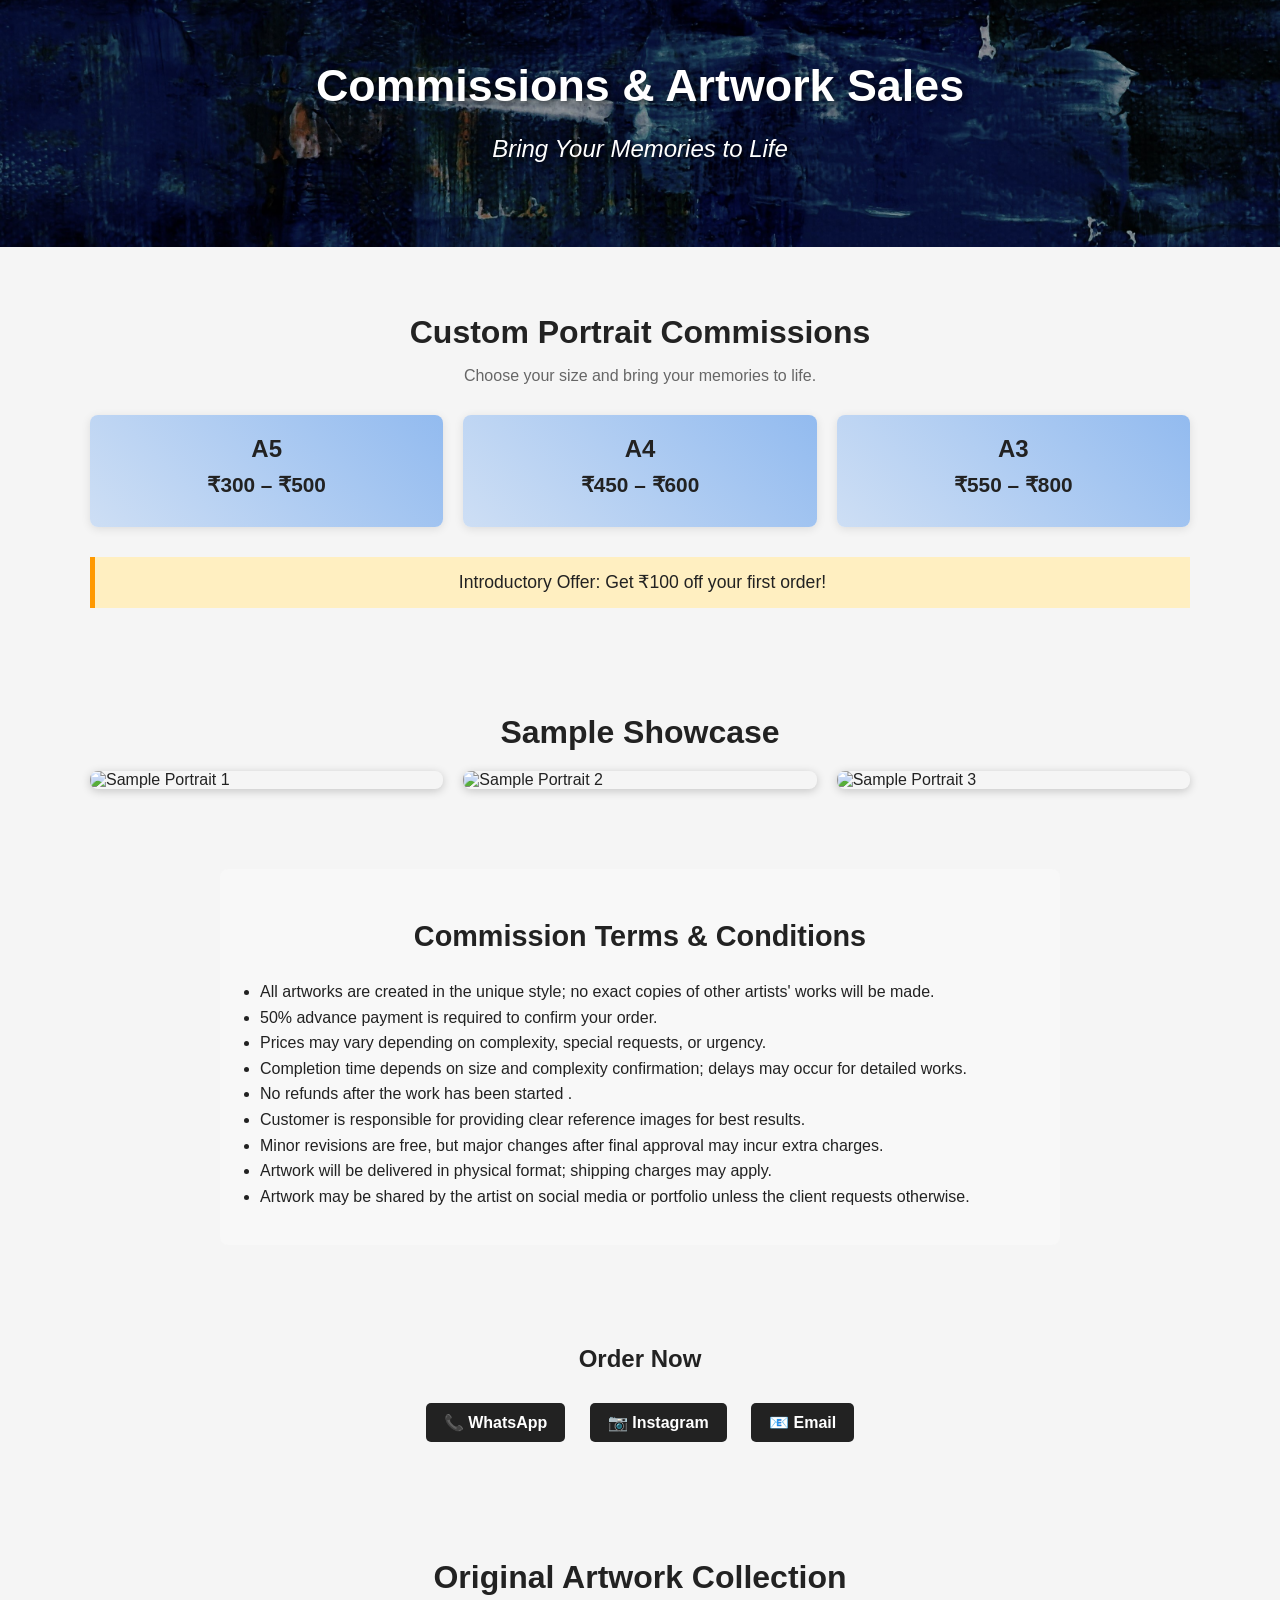
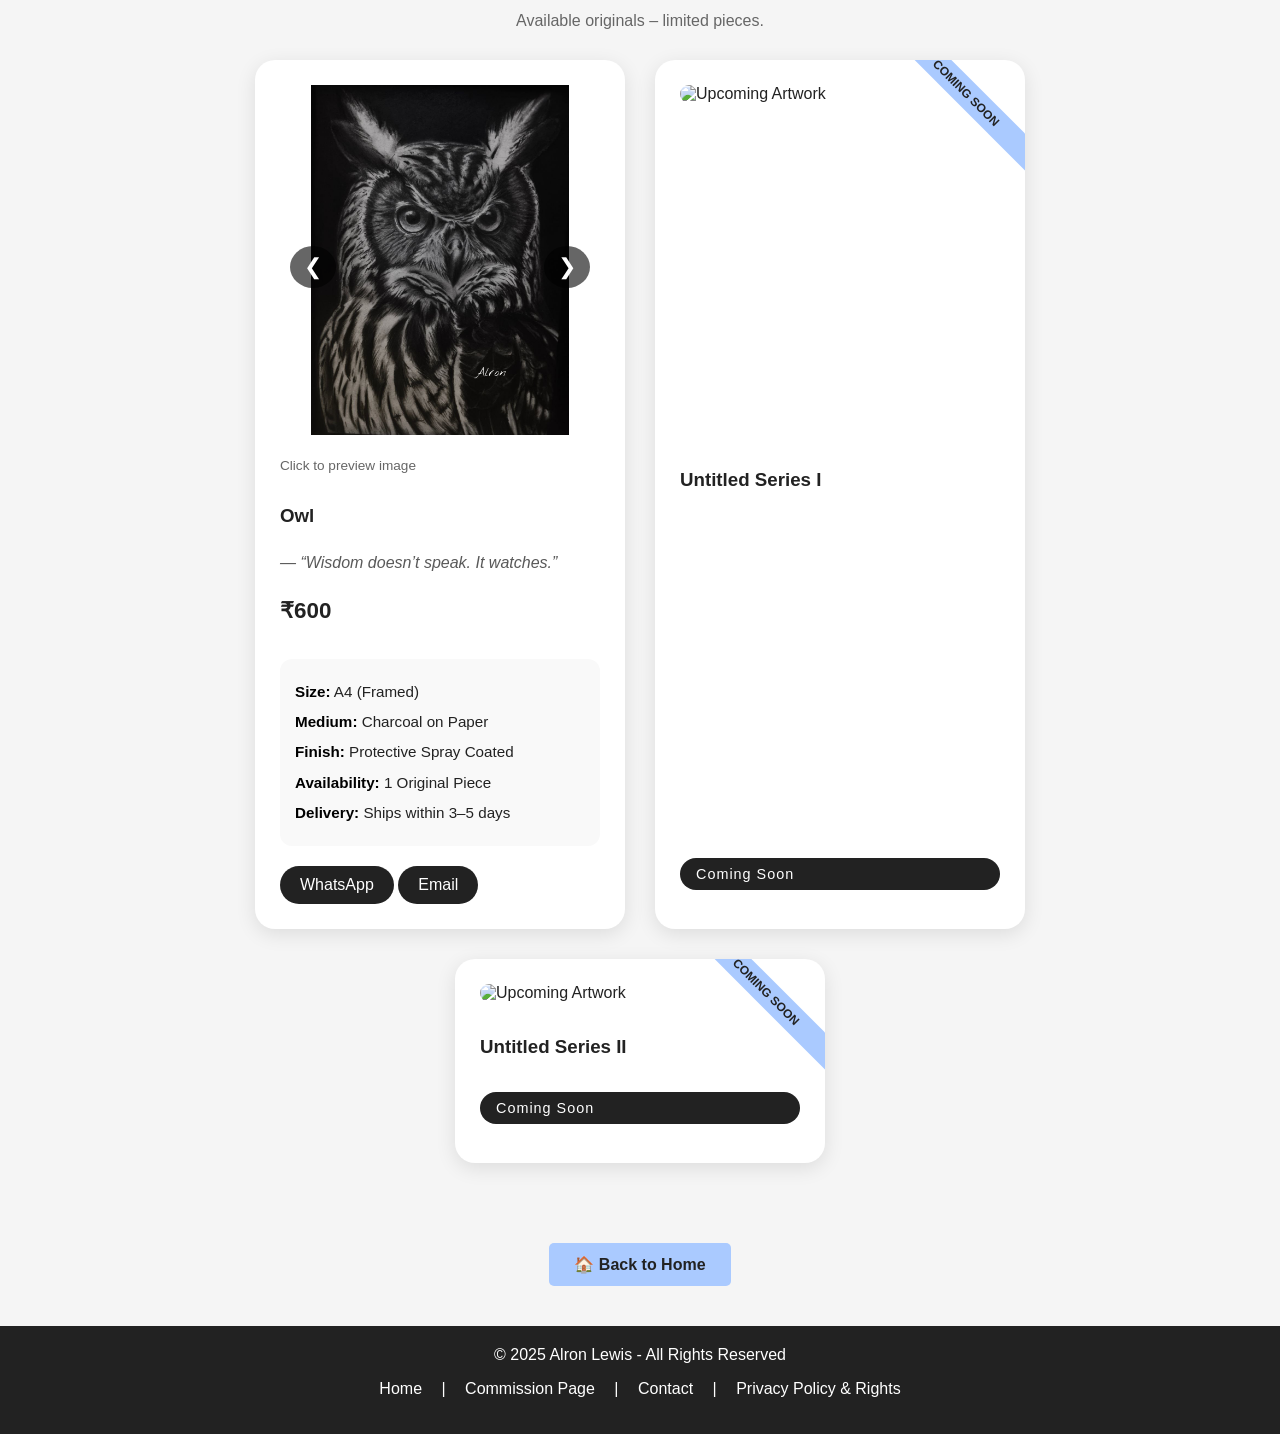
==== commission.html @ 027f2a63 "Update commission page layout and styles" ====
<!DOCTYPE html>
<html lang="en">
<head>
<meta charset="UTF-8">
<meta name="viewport" content="width=device-width, initial-scale=1.0">
<title>Commissions - Alron Lewis</title>
<style>
    body {
        margin: 0;
        font-family: Arial, sans-serif;
        background: #f5f5f5;
        color: #222;
    }
    header {
        background: url('commission cover3.jpg') center/cover no-repeat;
        padding: 60px 20px;
        text-align: center;
        
    }
    header h1 {
        font-size: 2.8rem;
        margin: 0;
        color: white;
        text-shadow: 2px 2px 6px rgba(0,0,0,0.6);
    }
    header p {
        font-size: 1.5rem;
        font-style: italic;
        color: white;
        text-shadow: 2px 2px 6px rgba(0,0,0,0.6);
    }
    section {
        padding: 40px 20px;
        max-width: 1100px;
        margin: auto;
    }
    .pricing {
        display: flex;
        flex-wrap: wrap;
        justify-content: center;
        gap: 20px;
    }
    .price-card {
        background: white;
        border-radius: 8px;
        box-shadow: 0 2px 10px rgba(0,0,0,0.1);
        padding: 20px;
        flex: 1 1 250px;
        text-align: center;
    }
    /* Price Card Animation */
    /* Floating + Color Change Animation */
.price-card {
    animation: floatCard 3s ease-in-out infinite, colorPulse 6s ease-in-out infinite;
}

.price-card {
    background: linear-gradient(45deg, #f8f8f8, #82b1ee, #e0f7fa);
    background-size: 400% 400%;
    animation: floatCard 3s ease-in-out infinite, gradientShift 8s ease infinite;
}

@keyframes gradientShift {
    0% { background-position: 0% 50%; }
    50% { background-position: 100% 50%; }
    100% { background-position: 0% 50%; }
}

.section-title {
    text-align: center;
    font-size: 2rem;
    margin-bottom: 10px;
}

.section-subtitle {
    text-align: center;
    font-size: 1rem;
    color: #666;
    margin-bottom: 30px;
}

    .price-card h3 {
        margin: 0;
        font-size: 1.5rem;
    }
    .price {
        font-size: 1.3rem;
        font-weight: bold;
        margin: 10px 0;
    }
    .offer {
        background: #ffefc1;
        border-left: 5px solid #ff9900;
        padding: 15px;
        margin-top: 30px;
        font-size: 1.1rem;
        text-align: center;
    }
    /* Showcase Gallery */
    .showcase {
        display: grid;
        grid-template-columns: repeat(auto-fit, minmax(280px, 1fr));
        gap: 20px;
        margin-top: 20px;
    }
    /* Showcase container */

    .showcase img {
        width: 100%;
        border-radius: 8px;
        box-shadow: 0 2px 10px rgba(0,0,0,0.2);
        transition: transform 0.3s ease;
    }
    .showcase img:hover {
        transform: scale(1.05);
    }
    .terms-section {
    max-width: 800px;
    margin: 40px auto;
    line-height: 1.6;
    font-size: 1rem;
    padding: 20px;
    background: #f8f8f8; /* light grey for readability */
    border-radius: 8px;
}
.terms-section h2 {
    text-align: center;
    margin-bottom: 20px;
    font-size: 1.8rem; /* bigger heading */
}
.terms-section ul {
    list-style: disc;
    padding-left: 20px;
}
/* ===============================
   AVAILABLE ARTWORK SECTION
================================= */

.sale-section {
    padding: 40px 20px;
    max-width: 1100px;
    margin: auto;
}

.sale-grid {
    display: flex;
    justify-content: center;
    gap: 30px;
    flex-wrap: wrap;
    align-items: stretch;   /* Equal height */
}

/* ===============================
   SALE CARD
================================= */

.sale-card {
    background: white;
    border-radius: 20px;
    box-shadow: 0 5px 20px rgba(0,0,0,0.1);
    padding: 25px;
    width: 320px;
    display: flex;
    flex-direction: column;
    justify-content: space-between;
    transition: transform 0.3s ease;
    position: relative; /* IMPORTANT for ribbon */
    overflow: hidden;   /* keeps ribbon clean */
}

.sale-card:hover {
    transform: translateY(-8px);
}

.sale-card img {
    width: 100%;
    border-radius: 15px;
    margin-bottom: 15px;
}

/* ===============================
   PRICE & DETAILS
================================= */

.sale-price {
    font-size: 1.4rem;
    font-weight: bold;
    margin: 10px 0 20px;
}

.product-details {
    text-align: left;
    margin: 15px 0 20px;
    font-size: 0.95rem;
    line-height: 1.6;
    padding: 15px;
    background: #f9f9f9;
    border-radius: 12px;
}

.product-details p {
    margin: 6px 0;
}

.product-details strong {
    color: #000;
}

/* ===============================
   QUOTE
================================= */

.art-quote {
    font-style: italic;
    font-size: 1rem;
    color: #222;
    opacity: 0.75;
    margin: 8px 0 15px;
}

.art-quote::before {
    content: "— ";
}

/* ===============================
   BUTTONS
================================= */

.buy-btn {
    display: inline-block;
    padding: 10px 20px;
    background: #222;
    color: white;
    text-decoration: none;
    border-radius: 25px;
    transition: 0.3s;
}

.buy-btn:hover {
    background: rgb(0, 255, 234);
    color: #222;
}

/* ===============================
   SLIDER
================================= */

.art-slider {
    position: relative;
    display: flex;
    align-items: center;
    justify-content: center;
}

.art-slider img {
    width: 100%;
    max-height: 350px;
    object-fit: contain;
    border-radius: 18px;
    transition: opacity 0.3s ease;
}

/* ===============================
   ARROWS
================================= */

.arrow {
    position: absolute;
    background: rgba(0,0,0,0.6);
    color: white;
    border: none;
    font-size: 22px;
    padding: 8px 14px;
    cursor: pointer;
    border-radius: 50%;
    transition: 0.3s;
}

.arrow:hover {
    background: #aacaff;
    color: #222;
}

.left { left: 10px; }
.right { right: 10px; }

/* ===============================
   COMING SOON CARD
================================= */

.coming-soon {
    display: flex;
    flex-direction: column;
    justify-content: space-between;
}

/* Ribbon */
.coming-soon::after {
    content: "COMING SOON";
    position: absolute;
    top: 20px;
    right: -45px;
    background: #aacaff;
    color: #222;
    padding: 6px 60px;
    transform: rotate(45deg);
    font-size: 0.75rem;
    font-weight: bold;
}

/* Optional label under image */
.coming-label {
    margin-top: 15px;
    padding: 8px 16px;
    background: #222;
    color: white;
    border-radius: 20px;
    display: inline-block;
    font-size: 0.9rem;
    letter-spacing: 1px;
}
/* Preview Text */
.preview-text {
    font-size: 0.85rem;
    color: #666;
    margin-top: 8px;
    cursor: pointer;
}

/* Lightbox */
.lightbox {
    display: none;
    position: fixed;
    z-index: 9999;
    left: 0;
    top: 0;
    width: 100%;
    height: 100%;
    background: rgba(0,0,0,0.9);
    justify-content: center;
    align-items: center;
}

.lightbox img {
    max-width: 90%;
    max-height: 85%;
    border-radius: 15px;
}

.close-lightbox {
    position: absolute;
    top: 30px;
    right: 40px;
    font-size: 35px;
    color: white;
    cursor: pointer;
}
 /* Contact Links */
    .contact {
        text-align: center;
        margin-top: 30px;
    }
    .contact a {
        display: inline-block;
        margin: 10px;
        padding: 10px 18px;
        text-decoration: none;
        background: #222;
        color: white;
        border-radius: 5px;
        font-weight: bold;
        transition: background 0.3s ease;
    }
    .contact a:hover {
        background: #aacaff;
        color: #222;
    }
    #contact {
    max-width: 600px;
    margin: 50px auto;
    padding: 20px;
    background: rgba(255, 255, 255, 0.95);
    border-radius: 10px;
    box-shadow: 0 0 15px rgba(0,0,0,0.1);
}

#contact h2 {
    text-align: center;
    margin-bottom: 20px;
    font-size: 1.8em;
}

    /* Home Button */
    .home-btn {
        display: block;
        width: fit-content;
        margin: 40px auto 20px;
        padding: 12px 25px;
        background: #aacaff;
        color: #222;
        font-weight: bold;
        border-radius: 5px;
        text-decoration: none;
        transition: background 0.3s ease;
    }
    .home-btn:hover {
        background: #222;
        color: white;
    }
   footer {
            background: #222;
            color: #ffffff;
            text-align: center;
            padding: 20px;
            margin-top: 40px;
        }
        footer a {
            color: #fff;
            margin: 0 15px;
            text-decoration: none;
            transition: 0.3s;
        }
        footer a:hover {
            color: #ffd700;
        }
        html {
    scroll-behavior: smooth;
}
</style>
</head>
<body>

<header>
    <h1>Commissions & Artwork Sales</h1>
    <p>Bring Your Memories to Life</p>
</header>

<section>
    <h2 class="section-title">Custom Portrait Commissions</h2>
<p class="section-subtitle">Choose your size and bring your memories to life.</p>
    <div class="pricing">
        <div class="price-card">
            <h3>A5</h3>
            <p class="price">₹300 – ₹500</p>
        </div>
        <div class="price-card">
            <h3>A4</h3>
            <p class="price">₹450 – ₹600</p>
        </div>
        <div class="price-card">
            <h3>A3</h3>
            <p class="price">₹550 – ₹800</p>
        </div>
    </div>

    <div class="offer">
        Introductory Offer: Get ₹100 off your first order!
    </div>
</section>

<section>
    <h2  class="section-title">Sample Showcase</h2>
    <div class="showcase">
        <img src="cat.jpg" alt="Sample Portrait 1">
        <img src="Sharukh Khan.jpg" alt="Sample Portrait 2">
        <img src="C57OENPiBcZ.jpg" alt="Sample Portrait 3">
    </div>
</section>
<section class="terms-section">
   <h2 class="section-title">Commission Terms & Conditions</h2>
    <ul>
        <li>All artworks are created in the unique style; no exact copies of other artists' works will be made.</li>
        <li>50% advance payment is required to confirm your order.</li>
        <li>Prices may vary depending on complexity, special requests, or urgency.</li>
        <li>Completion time depends on size and complexity confirmation; delays may occur for detailed works.</li>
        <li>No refunds after the work has been started .</li>
        <li>Customer is responsible for providing clear reference images for best results.</li>
        <li>Minor revisions are free, but major changes after final approval may incur extra charges.</li>
        <li>Artwork will be delivered in physical format; shipping charges may apply.</li>
        <li>Artwork may be shared by the artist on social media or portfolio unless the client requests otherwise.</li>
    </ul>
</section>
<section class="contact">
    <h2>Order Now</h2>
    <a href="https://wa.me/917208236977">📞 WhatsApp</a>
    <a href="https://instagram.com/artist_alron.lewis">📷 Instagram</a>
    <a href="contact.html">📧 Email</a>
</section>
<section class="sale-section" id="sale">
    <h2 class="section-title">Original Artwork Collection</h2>
<p class="section-subtitle">Available originals – limited pieces.</p>

    <div class="sale-grid">

        <!-- AVAILABLE ARTWORK -->
        <div class="sale-card">

            <div class="art-slider">
                <button class="arrow left" onclick="prevSlide(event)">❮</button>

                <img id="artImage" src="owl 3.jpg" alt="Owl Artwork">
                
                <button class="arrow right" onclick="nextSlide(event)">❯</button>
                
            </div>
               <p class="preview-text">Click to preview image</p>
            <h3>Owl</h3>
            <p class="art-quote">“Wisdom doesn’t speak. It watches.”</p>
            <p class="sale-price">₹600</p>

            <div class="product-details">
                <p><strong>Size:</strong> A4 (Framed)</p>
                <p><strong>Medium:</strong> Charcoal on Paper</p>
                <p><strong>Finish:</strong> Protective Spray Coated</p>
                <p><strong>Availability:</strong> 1 Original Piece</p>
                <p><strong>Delivery:</strong> Ships within 3–5 days</p>
            </div>

            <div class="button-group">
                <a href="https://wa.me/917208236977?text=Hi%20I%20want%20to%20buy%20the%20Owl%20artwork"
                   class="buy-btn whatsapp">WhatsApp</a>

                <a href="mailto:alronlewis01@gmail.com?subject=Artwork Purchase - Owl&body=Hi Alron,%0D%0A%0D%0AI would like to purchase the Owl artwork.%0D%0AShipping Address:%0D%0AContact Number:%0D%0AThank you."
                   class="buy-btn email">Email</a>
            </div>

        </div>


        <!-- COMING SOON 1 -->
        <div class="sale-card coming-soon">
            <img src="upcoming1.jpg" alt="Upcoming Artwork">
            <h3>Untitled Series I</h3>
            <!--<p class="art-quote">“Silence holds the loudest truths.”</p>-->
            <p class="coming-label">Coming Soon</p>
        </div>


        <!-- COMING SOON 2 -->
        <div class="sale-card coming-soon">
            <img src="upcoming2.jpg" alt="Upcoming Artwork">
            <h3>Untitled Series II</h3>
            <!--<p class="art-quote">“Eyes that remember.”</p>-->
            <p class="coming-label">Coming Soon</p>
        </div>

    </div>
</section>

<a href="index.html" class="home-btn">🏠 Back to Home</a>

<footer>
    © 2025 Alron Lewis - All Rights Reserved
    <p>
        <a href="index.html">Home</a> | 
        <a href="commission.html">Commission Page</a> | 
        <a href="contact.html">Contact</a> | 
        <a href="terms.html">Privacy Policy & Rights</a>
     </p>
</footer>
<div class="lightbox" id="lightbox">
    <span class="close-lightbox">&times;</span>
    <img id="lightbox-img" src="">
</div>
<script>
/* ======================
   IMAGE SLIDER
====================== */

const imageList = [
    "Owl.jpg",
    "Owl 2.jpg",
    "Owl 3.jpg"
];

let currentIndex = 0;
const artImage = document.getElementById("artImage");

function showImage(index) {
    artImage.style.opacity = 0;
    setTimeout(() => {
        artImage.src = imageList[index];
        artImage.style.opacity = 1;
    }, 200);
}

function nextSlide(event) {
    event.stopPropagation();
    currentIndex = (currentIndex + 1) % imageList.length;
    showImage(currentIndex);
}

function prevSlide(event) {
    event.stopPropagation();
    currentIndex = (currentIndex - 1 + imageList.length) % imageList.length;
    showImage(currentIndex);
}


/* ======================
   LIGHTBOX PREVIEW
====================== */

const lightbox = document.getElementById('lightbox');
const lightboxImg = document.getElementById('lightbox-img');
const closeBtn = document.querySelector('.close-lightbox');

artImage.addEventListener('click', () => {
    lightbox.style.display = 'flex';
    lightboxImg.src = artImage.src;
});

closeBtn.addEventListener('click', () => {
    lightbox.style.display = 'none';
});

lightbox.addEventListener('click', (e) => {
    if (e.target !== lightboxImg) {
        lightbox.style.display = 'none';
    }
});
</script>
</body>
</html>
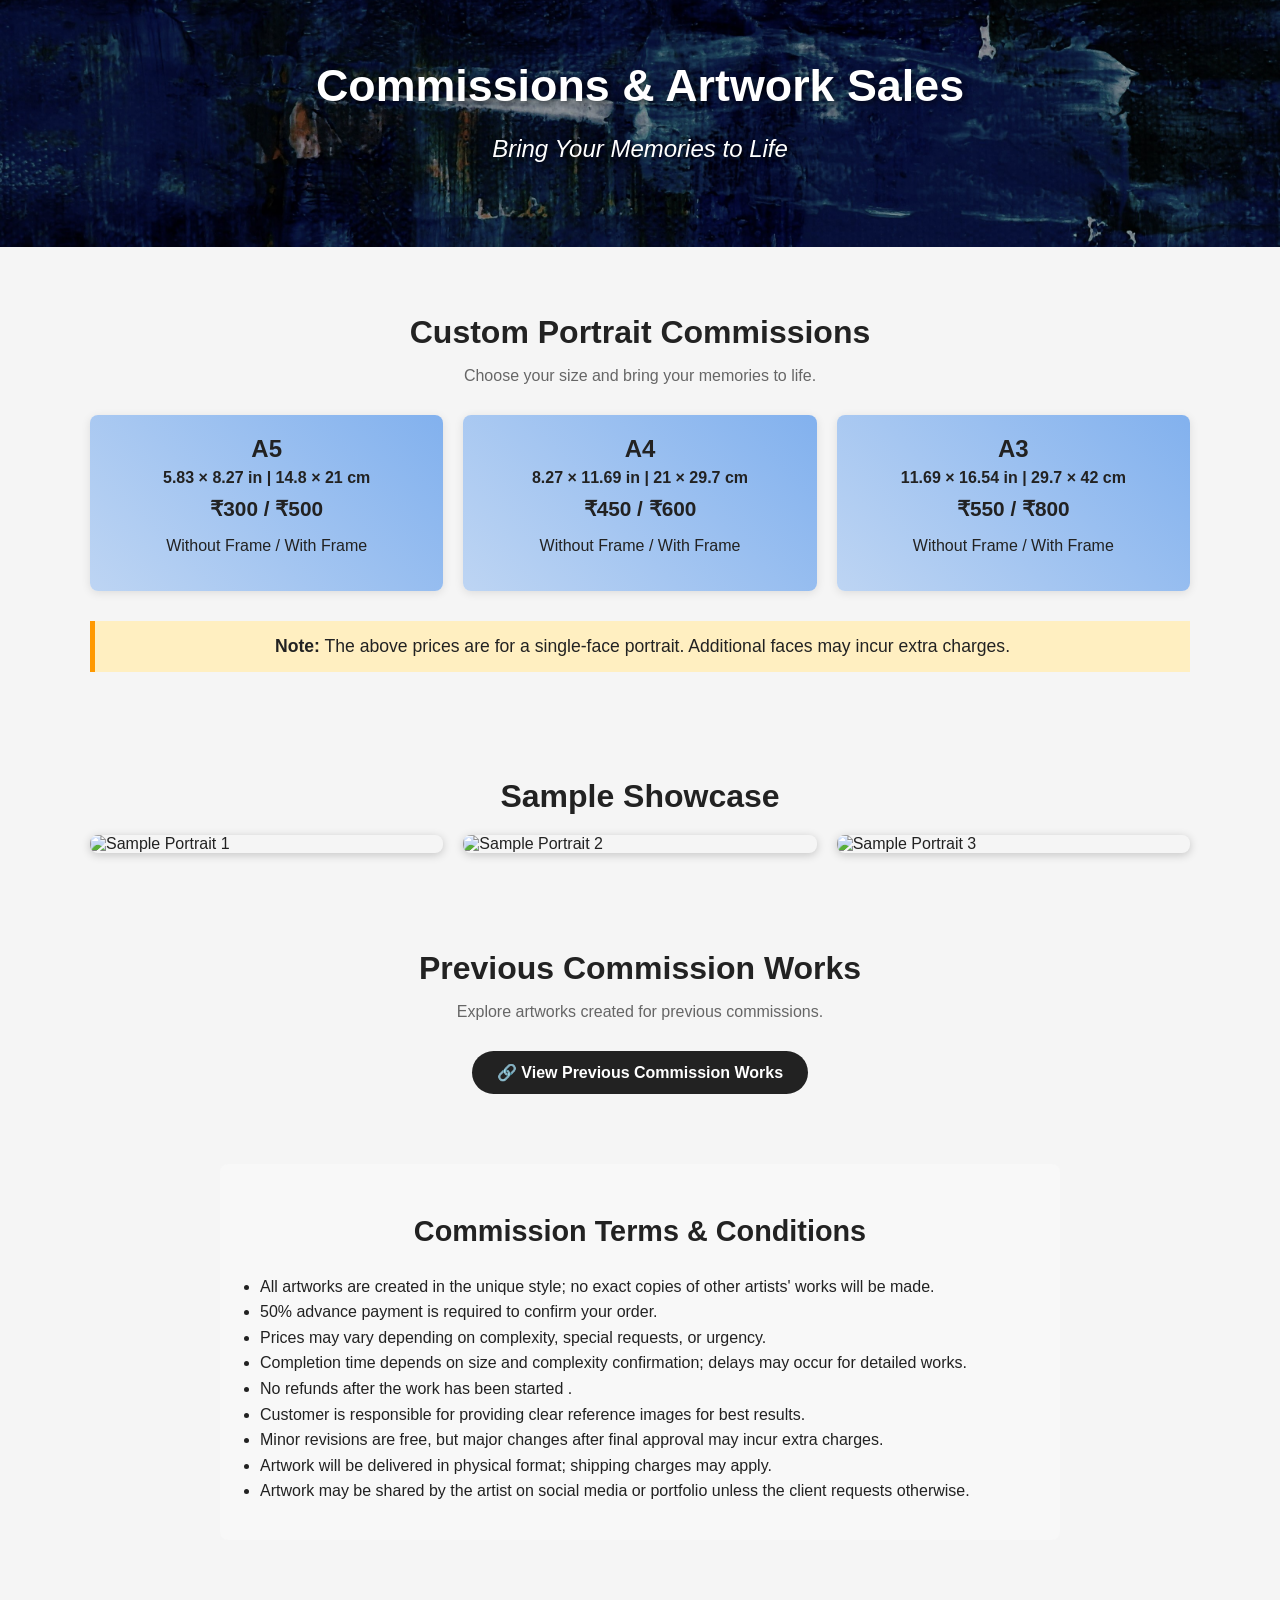
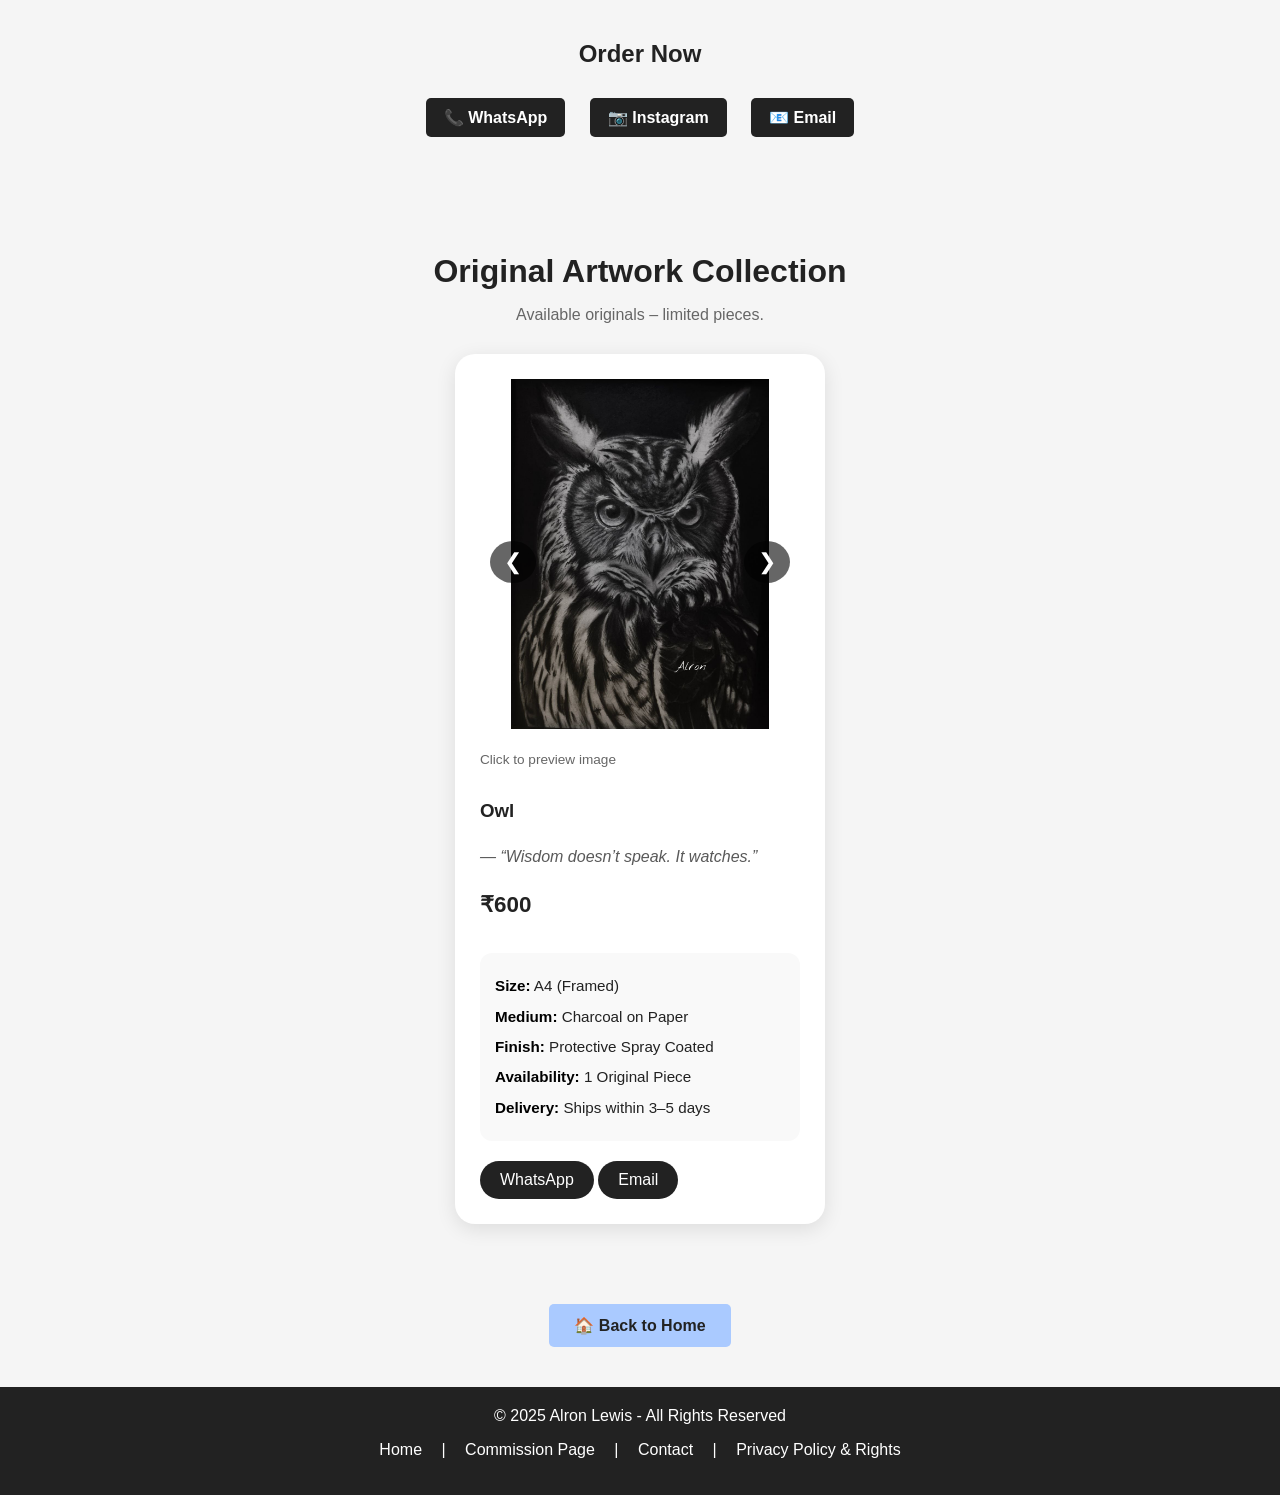
==== commit 182351cf: "Revamp commission.html with new design and pricing Updated commission page with new layout and prici" ====
--- a/commission.html
+++ b/commission.html
@@ -48,6 +48,19 @@
         flex: 1 1 250px;
         text-align: center;
     }
+    .size {
+    font-size: 1rem;
+    font-weight: 600;
+    color: #222;
+    margin: 6px 0;
+}
+
+.price {
+    font-size: 1.2rem;
+    font-weight: bold;
+    margin: 14px 0 8px;
+}
+
     /* Price Card Animation */
     /* Floating + Color Change Animation */
 .price-card {
@@ -88,7 +101,7 @@
         font-weight: bold;
         margin: 10px 0;
     }
-    .offer {
+     .offer {
         background: #ffefc1;
         border-left: 5px solid #ff9900;
         padding: 15px;
@@ -114,6 +127,26 @@
     .showcase img:hover {
         transform: scale(1.05);
     }
+    .previous-works {
+    text-align: center;
+    padding: 30px 20px;
+}
+
+.drive-btn {
+    display: inline-block;
+    padding: 12px 25px;
+    background: #222;
+    color: white;
+    text-decoration: none;
+    border-radius: 25px;
+    font-weight: bold;
+    transition: 0.3s ease;
+}
+
+.drive-btn:hover {
+    background: #aacaff;
+    color: #222;
+}
     .terms-section {
     max-width: 800px;
     margin: 40px auto;
@@ -438,23 +471,34 @@
 <section>
     <h2 class="section-title">Custom Portrait Commissions</h2>
 <p class="section-subtitle">Choose your size and bring your memories to life.</p>
-    <div class="pricing">
-        <div class="price-card">
-            <h3>A5</h3>
-            <p class="price">₹300 – ₹500</p>
-        </div>
-        <div class="price-card">
-            <h3>A4</h3>
-            <p class="price">₹450 – ₹600</p>
-        </div>
-        <div class="price-card">
-            <h3>A3</h3>
-            <p class="price">₹550 – ₹800</p>
-        </div>
+   <div class="pricing">
+
+    <div class="price-card">
+        <h3>A5</h3>
+        <p class="size">5.83 × 8.27 in | 14.8 × 21 cm</p>
+        <p class="price">₹300 / ₹500</p>
+        <p class="frame-label">Without Frame / With Frame</p>
     </div>
 
+    <div class="price-card">
+        <h3>A4</h3>
+        <p class="size">8.27 × 11.69 in | 21 × 29.7 cm</p>
+        <p class="price">₹450 / ₹600</p>
+        <p class="frame-label">Without Frame / With Frame</p>
+    </div>
+
+    <div class="price-card">
+        <h3>A3</h3>
+        <p class="size">11.69 × 16.54 in | 29.7 × 42 cm</p>
+        <p class="price">₹550 / ₹800</p>
+        <p class="frame-label">Without Frame / With Frame</p>
+    </div>
+
+</div>
+</div>
+
     <div class="offer">
-        Introductory Offer: Get ₹100 off your first order!
+    <strong>Note:</strong> The above prices are for a single-face portrait. Additional faces may incur extra charges.
     </div>
 </section>
 
@@ -465,6 +509,18 @@
         <img src="Sharukh Khan.jpg" alt="Sample Portrait 2">
         <img src="C57OENPiBcZ.jpg" alt="Sample Portrait 3">
     </div>
+</section>
+<section class="previous-works">
+    <h2 class="section-title">Previous Commission Works</h2>
+    <p class="section-subtitle">
+        Explore artworks created for previous commissions.
+    </p>
+
+    <a href="https://drive.google.com/drive/folders/1ja8bpjhmxZYd0E2uWKOsKzi7j4VE2Olj?usp=sharing"
+       target="_blank"
+       class="drive-btn">
+        🔗 View Previous Commission Works
+    </a>
 </section>
 <section class="terms-section">
    <h2 class="section-title">Commission Terms & Conditions</h2>
@@ -526,23 +582,21 @@
 
         </div>
 
-
-        <!-- COMING SOON 1 -->
+        <!-- COMING SOON 1       
         <div class="sale-card coming-soon">
             <img src="upcoming1.jpg" alt="Upcoming Artwork">
             <h3>Untitled Series I</h3>
-            <!--<p class="art-quote">“Silence holds the loudest truths.”</p>-->
-            <p class="coming-label">Coming Soon</p>
-        </div>
-
+            <p class="art-quote">“Silence holds the loudest truths.”</p>-->
+      <!--  <p class="coming-label">Coming Soon</p>
+        </div> -->
 
         <!-- COMING SOON 2 -->
-        <div class="sale-card coming-soon">
+ <!-- <div class="sale-card coming-soon">
             <img src="upcoming2.jpg" alt="Upcoming Artwork">
             <h3>Untitled Series II</h3>
-            <!--<p class="art-quote">“Eyes that remember.”</p>-->
-            <p class="coming-label">Coming Soon</p>
-        </div>
+            <!- class="art-quote">“Eyes that remember.”</p>-->
+        <!-- <p class="coming-label">Coming Soon</p>
+        </div>  -->
 
     </div>
 </section>
@@ -570,7 +624,7 @@
 const imageList = [
     "Owl.jpg",
     "Owl 2.jpg",
-    "Owl 3.jpg"
+    "owl 3.jpg"
 ];
 
 let currentIndex = 0;
@@ -622,3 +676,4 @@
 </script>
 </body>
 </html>
+
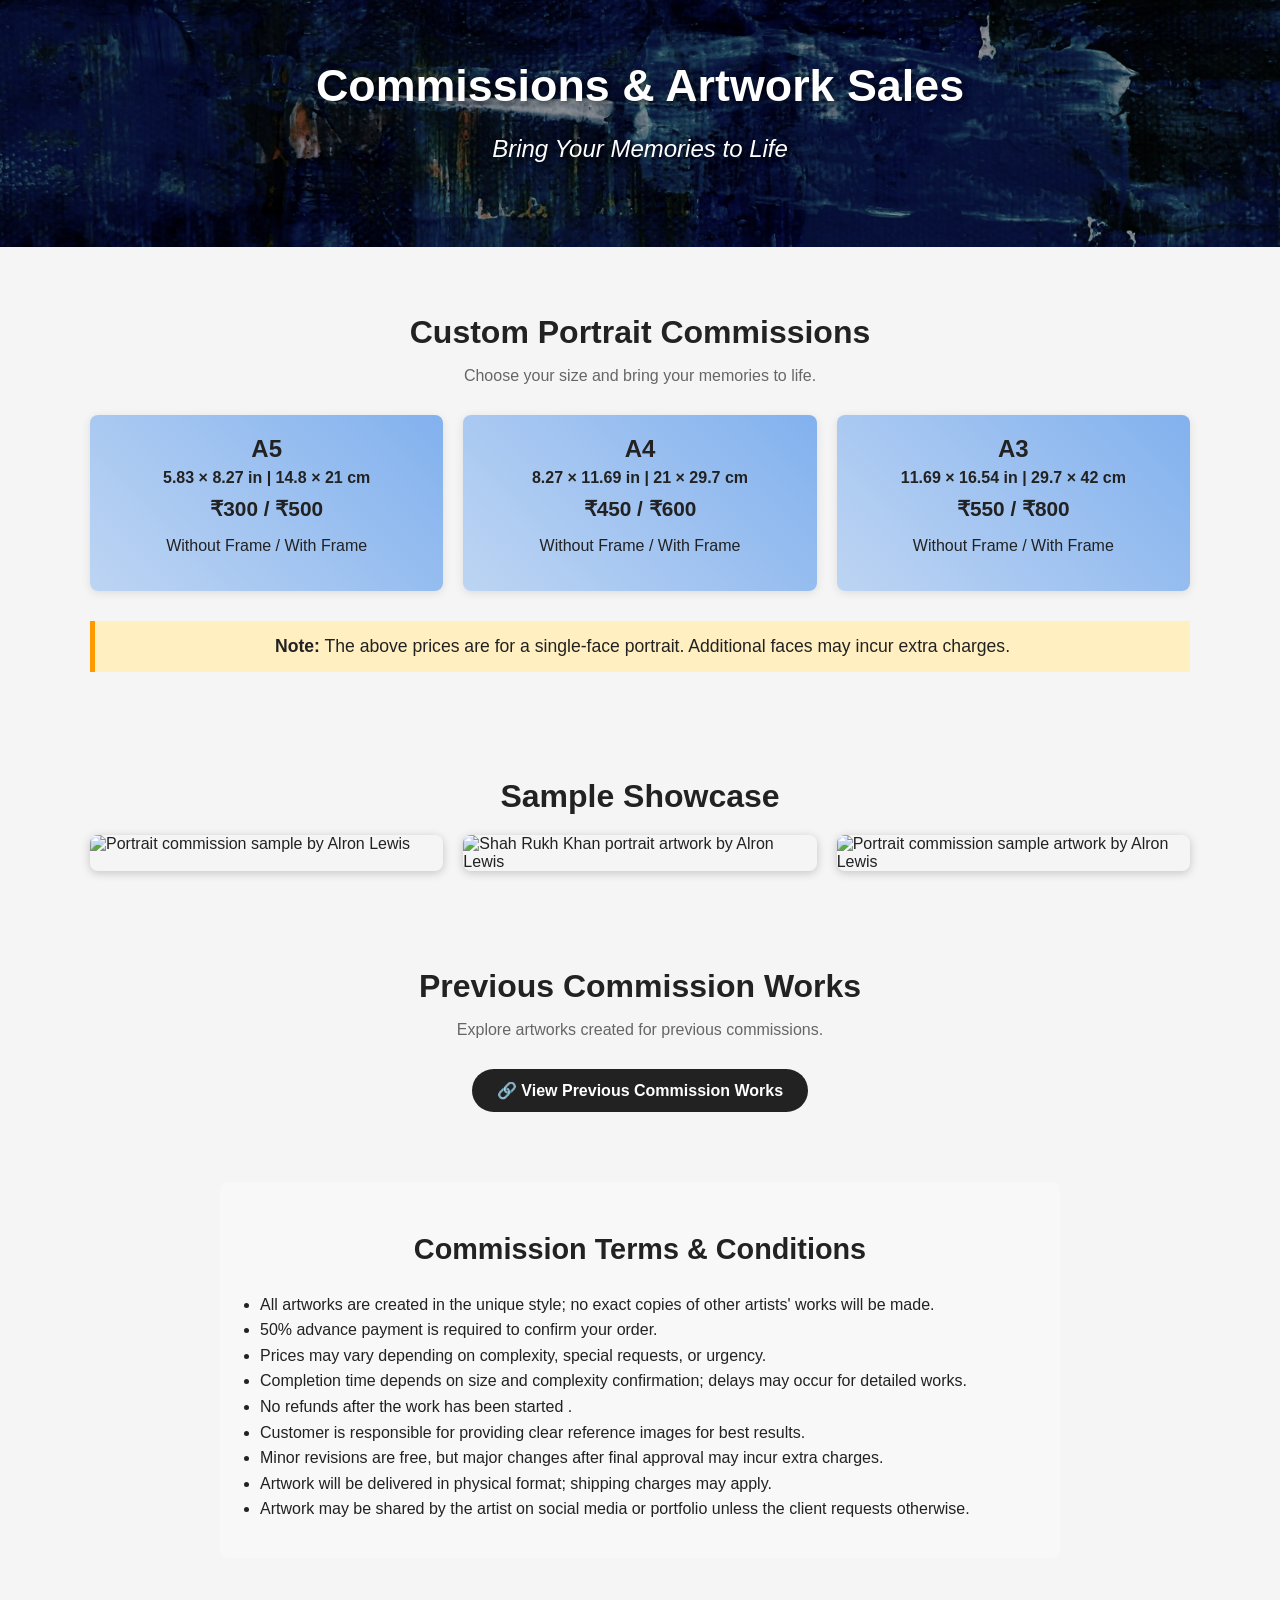
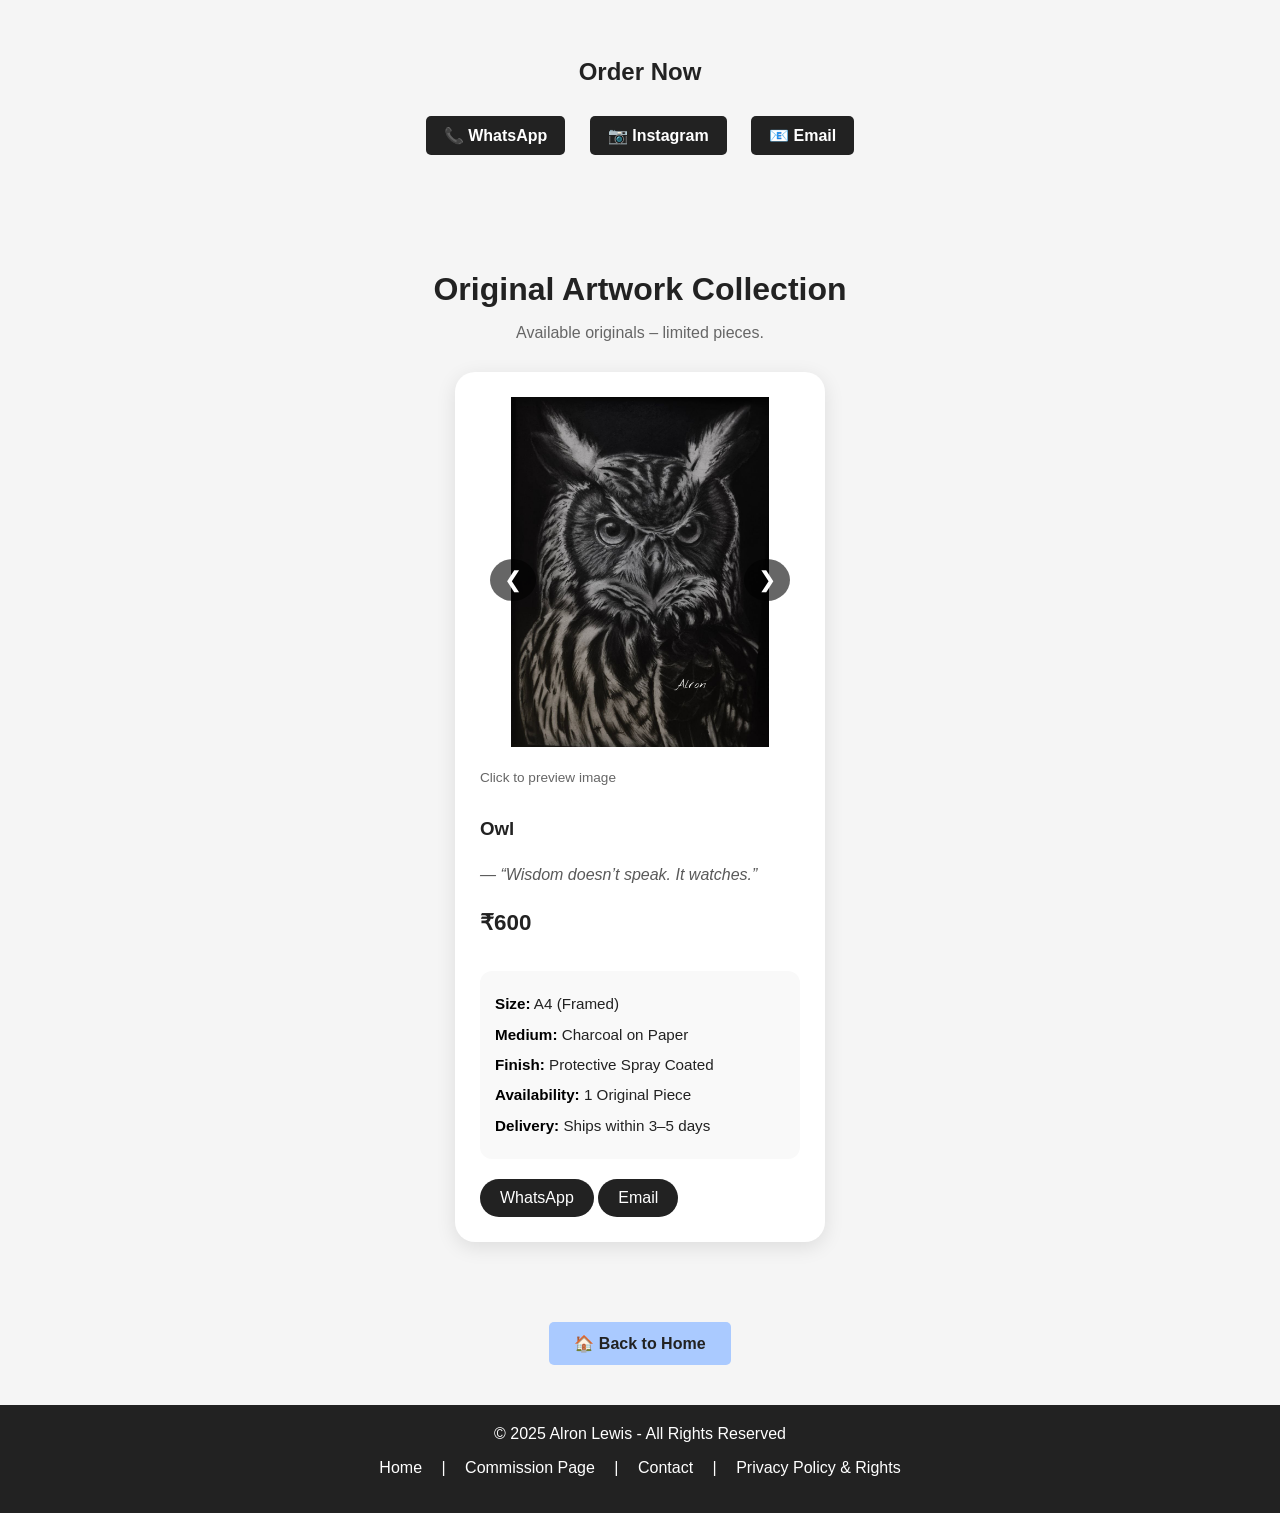
==== commit 46618450: "Add files via upload" ====
--- a/commission.html
+++ b/commission.html
@@ -1,679 +1,686 @@
-<!DOCTYPE html>
-<html lang="en">
-<head>
-<meta charset="UTF-8">
-<meta name="viewport" content="width=device-width, initial-scale=1.0">
-<title>Commissions - Alron Lewis</title>
-<style>
-    body {
-        margin: 0;
-        font-family: Arial, sans-serif;
-        background: #f5f5f5;
-        color: #222;
-    }
-    header {
-        background: url('commission cover3.jpg') center/cover no-repeat;
-        padding: 60px 20px;
-        text-align: center;
-        
-    }
-    header h1 {
-        font-size: 2.8rem;
-        margin: 0;
-        color: white;
-        text-shadow: 2px 2px 6px rgba(0,0,0,0.6);
-    }
-    header p {
-        font-size: 1.5rem;
-        font-style: italic;
-        color: white;
-        text-shadow: 2px 2px 6px rgba(0,0,0,0.6);
-    }
-    section {
-        padding: 40px 20px;
-        max-width: 1100px;
-        margin: auto;
-    }
-    .pricing {
-        display: flex;
-        flex-wrap: wrap;
-        justify-content: center;
-        gap: 20px;
-    }
-    .price-card {
-        background: white;
-        border-radius: 8px;
-        box-shadow: 0 2px 10px rgba(0,0,0,0.1);
-        padding: 20px;
-        flex: 1 1 250px;
-        text-align: center;
-    }
-    .size {
-    font-size: 1rem;
-    font-weight: 600;
-    color: #222;
-    margin: 6px 0;
-}
-
-.price {
-    font-size: 1.2rem;
-    font-weight: bold;
-    margin: 14px 0 8px;
-}
-
-    /* Price Card Animation */
-    /* Floating + Color Change Animation */
-.price-card {
-    animation: floatCard 3s ease-in-out infinite, colorPulse 6s ease-in-out infinite;
-}
-
-.price-card {
-    background: linear-gradient(45deg, #f8f8f8, #82b1ee, #e0f7fa);
-    background-size: 400% 400%;
-    animation: floatCard 3s ease-in-out infinite, gradientShift 8s ease infinite;
-}
-
-@keyframes gradientShift {
-    0% { background-position: 0% 50%; }
-    50% { background-position: 100% 50%; }
-    100% { background-position: 0% 50%; }
-}
-
-.section-title {
-    text-align: center;
-    font-size: 2rem;
-    margin-bottom: 10px;
-}
-
-.section-subtitle {
-    text-align: center;
-    font-size: 1rem;
-    color: #666;
-    margin-bottom: 30px;
-}
-
-    .price-card h3 {
-        margin: 0;
-        font-size: 1.5rem;
-    }
-    .price {
-        font-size: 1.3rem;
-        font-weight: bold;
-        margin: 10px 0;
-    }
-     .offer {
-        background: #ffefc1;
-        border-left: 5px solid #ff9900;
-        padding: 15px;
-        margin-top: 30px;
-        font-size: 1.1rem;
-        text-align: center;
-    }
-    /* Showcase Gallery */
-    .showcase {
-        display: grid;
-        grid-template-columns: repeat(auto-fit, minmax(280px, 1fr));
-        gap: 20px;
-        margin-top: 20px;
-    }
-    /* Showcase container */
-
-    .showcase img {
-        width: 100%;
-        border-radius: 8px;
-        box-shadow: 0 2px 10px rgba(0,0,0,0.2);
-        transition: transform 0.3s ease;
-    }
-    .showcase img:hover {
-        transform: scale(1.05);
-    }
-    .previous-works {
-    text-align: center;
-    padding: 30px 20px;
-}
-
-.drive-btn {
-    display: inline-block;
-    padding: 12px 25px;
-    background: #222;
-    color: white;
-    text-decoration: none;
-    border-radius: 25px;
-    font-weight: bold;
-    transition: 0.3s ease;
-}
-
-.drive-btn:hover {
-    background: #aacaff;
-    color: #222;
-}
-    .terms-section {
-    max-width: 800px;
-    margin: 40px auto;
-    line-height: 1.6;
-    font-size: 1rem;
-    padding: 20px;
-    background: #f8f8f8; /* light grey for readability */
-    border-radius: 8px;
-}
-.terms-section h2 {
-    text-align: center;
-    margin-bottom: 20px;
-    font-size: 1.8rem; /* bigger heading */
-}
-.terms-section ul {
-    list-style: disc;
-    padding-left: 20px;
-}
-/* ===============================
-   AVAILABLE ARTWORK SECTION
-================================= */
-
-.sale-section {
-    padding: 40px 20px;
-    max-width: 1100px;
-    margin: auto;
-}
-
-.sale-grid {
-    display: flex;
-    justify-content: center;
-    gap: 30px;
-    flex-wrap: wrap;
-    align-items: stretch;   /* Equal height */
-}
-
-/* ===============================
-   SALE CARD
-================================= */
-
-.sale-card {
-    background: white;
-    border-radius: 20px;
-    box-shadow: 0 5px 20px rgba(0,0,0,0.1);
-    padding: 25px;
-    width: 320px;
-    display: flex;
-    flex-direction: column;
-    justify-content: space-between;
-    transition: transform 0.3s ease;
-    position: relative; /* IMPORTANT for ribbon */
-    overflow: hidden;   /* keeps ribbon clean */
-}
-
-.sale-card:hover {
-    transform: translateY(-8px);
-}
-
-.sale-card img {
-    width: 100%;
-    border-radius: 15px;
-    margin-bottom: 15px;
-}
-
-/* ===============================
-   PRICE & DETAILS
-================================= */
-
-.sale-price {
-    font-size: 1.4rem;
-    font-weight: bold;
-    margin: 10px 0 20px;
-}
-
-.product-details {
-    text-align: left;
-    margin: 15px 0 20px;
-    font-size: 0.95rem;
-    line-height: 1.6;
-    padding: 15px;
-    background: #f9f9f9;
-    border-radius: 12px;
-}
-
-.product-details p {
-    margin: 6px 0;
-}
-
-.product-details strong {
-    color: #000;
-}
-
-/* ===============================
-   QUOTE
-================================= */
-
-.art-quote {
-    font-style: italic;
-    font-size: 1rem;
-    color: #222;
-    opacity: 0.75;
-    margin: 8px 0 15px;
-}
-
-.art-quote::before {
-    content: "— ";
-}
-
-/* ===============================
-   BUTTONS
-================================= */
-
-.buy-btn {
-    display: inline-block;
-    padding: 10px 20px;
-    background: #222;
-    color: white;
-    text-decoration: none;
-    border-radius: 25px;
-    transition: 0.3s;
-}
-
-.buy-btn:hover {
-    background: rgb(0, 255, 234);
-    color: #222;
-}
-
-/* ===============================
-   SLIDER
-================================= */
-
-.art-slider {
-    position: relative;
-    display: flex;
-    align-items: center;
-    justify-content: center;
-}
-
-.art-slider img {
-    width: 100%;
-    max-height: 350px;
-    object-fit: contain;
-    border-radius: 18px;
-    transition: opacity 0.3s ease;
-}
-
-/* ===============================
-   ARROWS
-================================= */
-
-.arrow {
-    position: absolute;
-    background: rgba(0,0,0,0.6);
-    color: white;
-    border: none;
-    font-size: 22px;
-    padding: 8px 14px;
-    cursor: pointer;
-    border-radius: 50%;
-    transition: 0.3s;
-}
-
-.arrow:hover {
-    background: #aacaff;
-    color: #222;
-}
-
-.left { left: 10px; }
-.right { right: 10px; }
-
-/* ===============================
-   COMING SOON CARD
-================================= */
-
-.coming-soon {
-    display: flex;
-    flex-direction: column;
-    justify-content: space-between;
-}
-
-/* Ribbon */
-.coming-soon::after {
-    content: "COMING SOON";
-    position: absolute;
-    top: 20px;
-    right: -45px;
-    background: #aacaff;
-    color: #222;
-    padding: 6px 60px;
-    transform: rotate(45deg);
-    font-size: 0.75rem;
-    font-weight: bold;
-}
-
-/* Optional label under image */
-.coming-label {
-    margin-top: 15px;
-    padding: 8px 16px;
-    background: #222;
-    color: white;
-    border-radius: 20px;
-    display: inline-block;
-    font-size: 0.9rem;
-    letter-spacing: 1px;
-}
-/* Preview Text */
-.preview-text {
-    font-size: 0.85rem;
-    color: #666;
-    margin-top: 8px;
-    cursor: pointer;
-}
-
-/* Lightbox */
-.lightbox {
-    display: none;
-    position: fixed;
-    z-index: 9999;
-    left: 0;
-    top: 0;
-    width: 100%;
-    height: 100%;
-    background: rgba(0,0,0,0.9);
-    justify-content: center;
-    align-items: center;
-}
-
-.lightbox img {
-    max-width: 90%;
-    max-height: 85%;
-    border-radius: 15px;
-}
-
-.close-lightbox {
-    position: absolute;
-    top: 30px;
-    right: 40px;
-    font-size: 35px;
-    color: white;
-    cursor: pointer;
-}
- /* Contact Links */
-    .contact {
-        text-align: center;
-        margin-top: 30px;
-    }
-    .contact a {
-        display: inline-block;
-        margin: 10px;
-        padding: 10px 18px;
-        text-decoration: none;
-        background: #222;
-        color: white;
-        border-radius: 5px;
-        font-weight: bold;
-        transition: background 0.3s ease;
-    }
-    .contact a:hover {
-        background: #aacaff;
-        color: #222;
-    }
-    #contact {
-    max-width: 600px;
-    margin: 50px auto;
-    padding: 20px;
-    background: rgba(255, 255, 255, 0.95);
-    border-radius: 10px;
-    box-shadow: 0 0 15px rgba(0,0,0,0.1);
-}
-
-#contact h2 {
-    text-align: center;
-    margin-bottom: 20px;
-    font-size: 1.8em;
-}
-
-    /* Home Button */
-    .home-btn {
-        display: block;
-        width: fit-content;
-        margin: 40px auto 20px;
-        padding: 12px 25px;
-        background: #aacaff;
-        color: #222;
-        font-weight: bold;
-        border-radius: 5px;
-        text-decoration: none;
-        transition: background 0.3s ease;
-    }
-    .home-btn:hover {
-        background: #222;
-        color: white;
-    }
-   footer {
-            background: #222;
-            color: #ffffff;
-            text-align: center;
-            padding: 20px;
-            margin-top: 40px;
-        }
-        footer a {
-            color: #fff;
-            margin: 0 15px;
-            text-decoration: none;
-            transition: 0.3s;
-        }
-        footer a:hover {
-            color: #ffd700;
-        }
-        html {
-    scroll-behavior: smooth;
-}
-</style>
-</head>
-<body>
-
-<header>
-    <h1>Commissions & Artwork Sales</h1>
-    <p>Bring Your Memories to Life</p>
-</header>
-
-<section>
-    <h2 class="section-title">Custom Portrait Commissions</h2>
-<p class="section-subtitle">Choose your size and bring your memories to life.</p>
-   <div class="pricing">
-
-    <div class="price-card">
-        <h3>A5</h3>
-        <p class="size">5.83 × 8.27 in | 14.8 × 21 cm</p>
-        <p class="price">₹300 / ₹500</p>
-        <p class="frame-label">Without Frame / With Frame</p>
-    </div>
-
-    <div class="price-card">
-        <h3>A4</h3>
-        <p class="size">8.27 × 11.69 in | 21 × 29.7 cm</p>
-        <p class="price">₹450 / ₹600</p>
-        <p class="frame-label">Without Frame / With Frame</p>
-    </div>
-
-    <div class="price-card">
-        <h3>A3</h3>
-        <p class="size">11.69 × 16.54 in | 29.7 × 42 cm</p>
-        <p class="price">₹550 / ₹800</p>
-        <p class="frame-label">Without Frame / With Frame</p>
-    </div>
-
-</div>
-</div>
-
-    <div class="offer">
-    <strong>Note:</strong> The above prices are for a single-face portrait. Additional faces may incur extra charges.
-    </div>
-</section>
-
-<section>
-    <h2  class="section-title">Sample Showcase</h2>
-    <div class="showcase">
-        <img src="cat.jpg" alt="Sample Portrait 1">
-        <img src="Sharukh Khan.jpg" alt="Sample Portrait 2">
-        <img src="C57OENPiBcZ.jpg" alt="Sample Portrait 3">
-    </div>
-</section>
-<section class="previous-works">
-    <h2 class="section-title">Previous Commission Works</h2>
-    <p class="section-subtitle">
-        Explore artworks created for previous commissions.
-    </p>
-
-    <a href="https://drive.google.com/drive/folders/1ja8bpjhmxZYd0E2uWKOsKzi7j4VE2Olj?usp=sharing"
-       target="_blank"
-       class="drive-btn">
-        🔗 View Previous Commission Works
-    </a>
-</section>
-<section class="terms-section">
-   <h2 class="section-title">Commission Terms & Conditions</h2>
-    <ul>
-        <li>All artworks are created in the unique style; no exact copies of other artists' works will be made.</li>
-        <li>50% advance payment is required to confirm your order.</li>
-        <li>Prices may vary depending on complexity, special requests, or urgency.</li>
-        <li>Completion time depends on size and complexity confirmation; delays may occur for detailed works.</li>
-        <li>No refunds after the work has been started .</li>
-        <li>Customer is responsible for providing clear reference images for best results.</li>
-        <li>Minor revisions are free, but major changes after final approval may incur extra charges.</li>
-        <li>Artwork will be delivered in physical format; shipping charges may apply.</li>
-        <li>Artwork may be shared by the artist on social media or portfolio unless the client requests otherwise.</li>
-    </ul>
-</section>
-<section class="contact">
-    <h2>Order Now</h2>
-    <a href="https://wa.me/917208236977">📞 WhatsApp</a>
-    <a href="https://instagram.com/artist_alron.lewis">📷 Instagram</a>
-    <a href="contact.html">📧 Email</a>
-</section>
-<section class="sale-section" id="sale">
-    <h2 class="section-title">Original Artwork Collection</h2>
-<p class="section-subtitle">Available originals – limited pieces.</p>
-
-    <div class="sale-grid">
-
-        <!-- AVAILABLE ARTWORK -->
-        <div class="sale-card">
-
-            <div class="art-slider">
-                <button class="arrow left" onclick="prevSlide(event)">❮</button>
-
-                <img id="artImage" src="owl 3.jpg" alt="Owl Artwork">
-                
-                <button class="arrow right" onclick="nextSlide(event)">❯</button>
-                
-            </div>
-               <p class="preview-text">Click to preview image</p>
-            <h3>Owl</h3>
-            <p class="art-quote">“Wisdom doesn’t speak. It watches.”</p>
-            <p class="sale-price">₹600</p>
-
-            <div class="product-details">
-                <p><strong>Size:</strong> A4 (Framed)</p>
-                <p><strong>Medium:</strong> Charcoal on Paper</p>
-                <p><strong>Finish:</strong> Protective Spray Coated</p>
-                <p><strong>Availability:</strong> 1 Original Piece</p>
-                <p><strong>Delivery:</strong> Ships within 3–5 days</p>
-            </div>
-
-            <div class="button-group">
-                <a href="https://wa.me/917208236977?text=Hi%20I%20want%20to%20buy%20the%20Owl%20artwork"
-                   class="buy-btn whatsapp">WhatsApp</a>
-
-                <a href="mailto:alronlewis01@gmail.com?subject=Artwork Purchase - Owl&body=Hi Alron,%0D%0A%0D%0AI would like to purchase the Owl artwork.%0D%0AShipping Address:%0D%0AContact Number:%0D%0AThank you."
-                   class="buy-btn email">Email</a>
-            </div>
-
-        </div>
-
-        <!-- COMING SOON 1       
-        <div class="sale-card coming-soon">
-            <img src="upcoming1.jpg" alt="Upcoming Artwork">
-            <h3>Untitled Series I</h3>
-            <p class="art-quote">“Silence holds the loudest truths.”</p>-->
-      <!--  <p class="coming-label">Coming Soon</p>
-        </div> -->
-
-        <!-- COMING SOON 2 -->
- <!-- <div class="sale-card coming-soon">
-            <img src="upcoming2.jpg" alt="Upcoming Artwork">
-            <h3>Untitled Series II</h3>
-            <!- class="art-quote">“Eyes that remember.”</p>-->
-        <!-- <p class="coming-label">Coming Soon</p>
-        </div>  -->
-
-    </div>
-</section>
-
-<a href="index.html" class="home-btn">🏠 Back to Home</a>
-
-<footer>
-    © 2025 Alron Lewis - All Rights Reserved
-    <p>
-        <a href="index.html">Home</a> | 
-        <a href="commission.html">Commission Page</a> | 
-        <a href="contact.html">Contact</a> | 
-        <a href="terms.html">Privacy Policy & Rights</a>
-     </p>
-</footer>
-<div class="lightbox" id="lightbox">
-    <span class="close-lightbox">&times;</span>
-    <img id="lightbox-img" src="">
-</div>
-<script>
-/* ======================
-   IMAGE SLIDER
-====================== */
-
-const imageList = [
-    "Owl.jpg",
-    "Owl 2.jpg",
-    "owl 3.jpg"
-];
-
-let currentIndex = 0;
-const artImage = document.getElementById("artImage");
-
-function showImage(index) {
-    artImage.style.opacity = 0;
-    setTimeout(() => {
-        artImage.src = imageList[index];
-        artImage.style.opacity = 1;
-    }, 200);
-}
-
-function nextSlide(event) {
-    event.stopPropagation();
-    currentIndex = (currentIndex + 1) % imageList.length;
-    showImage(currentIndex);
-}
-
-function prevSlide(event) {
-    event.stopPropagation();
-    currentIndex = (currentIndex - 1 + imageList.length) % imageList.length;
-    showImage(currentIndex);
-}
-
-
-/* ======================
-   LIGHTBOX PREVIEW
-====================== */
-
-const lightbox = document.getElementById('lightbox');
-const lightboxImg = document.getElementById('lightbox-img');
-const closeBtn = document.querySelector('.close-lightbox');
-
-artImage.addEventListener('click', () => {
-    lightbox.style.display = 'flex';
-    lightboxImg.src = artImage.src;
-});
-
-closeBtn.addEventListener('click', () => {
-    lightbox.style.display = 'none';
-});
-
-lightbox.addEventListener('click', (e) => {
-    if (e.target !== lightboxImg) {
-        lightbox.style.display = 'none';
-    }
-});
-</script>
-</body>
-</html>
-
+<!DOCTYPE html>
+<html lang="en">
+<head>
+<meta charset="UTF-8">
+<meta name="viewport" content="width=device-width, initial-scale=1.0">
+<title>Art Commissions &amp; Original Artwork — Alron Lewis</title>
+<style>
+    body {
+        margin: 0;
+        font-family: Arial, sans-serif;
+        background: #f5f5f5;
+        color: #222;
+    }
+    header {
+        background: url('commission cover3.jpg') center/cover no-repeat;
+        padding: 60px 20px;
+        text-align: center;
+        
+    }
+    header h1 {
+        font-size: 2.8rem;
+        margin: 0;
+        color: white;
+        text-shadow: 2px 2px 6px rgba(0,0,0,0.6);
+    }
+    header p {
+        font-size: 1.5rem;
+        font-style: italic;
+        color: white;
+        text-shadow: 2px 2px 6px rgba(0,0,0,0.6);
+    }
+    section {
+        padding: 40px 20px;
+        max-width: 1100px;
+        margin: auto;
+    }
+    .pricing {
+        display: flex;
+        flex-wrap: wrap;
+        justify-content: center;
+        gap: 20px;
+    }
+    .price-card {
+        background: white;
+        border-radius: 8px;
+        box-shadow: 0 2px 10px rgba(0,0,0,0.1);
+        padding: 20px;
+        flex: 1 1 250px;
+        text-align: center;
+    }
+    .size {
+    font-size: 1rem;
+    font-weight: 600;
+    color: #222;
+    margin: 6px 0;
+}
+
+.price {
+    font-size: 1.2rem;
+    font-weight: bold;
+    margin: 14px 0 8px;
+}
+
+    /* Price Card Animation */
+    /* Floating + Color Change Animation */
+.price-card {
+    animation: floatCard 3s ease-in-out infinite, colorPulse 6s ease-in-out infinite;
+}
+
+.price-card {
+    background: linear-gradient(45deg, #f8f8f8, #82b1ee, #e0f7fa);
+    background-size: 400% 400%;
+    animation: floatCard 3s ease-in-out infinite, gradientShift 8s ease infinite;
+}
+
+@keyframes gradientShift {
+    0% { background-position: 0% 50%; }
+    50% { background-position: 100% 50%; }
+    100% { background-position: 0% 50%; }
+}
+
+.section-title {
+    text-align: center;
+    font-size: 2rem;
+    margin-bottom: 10px;
+}
+
+.section-subtitle {
+    text-align: center;
+    font-size: 1rem;
+    color: #666;
+    margin-bottom: 30px;
+}
+
+    .price-card h3 {
+        margin: 0;
+        font-size: 1.5rem;
+    }
+    .price {
+        font-size: 1.3rem;
+        font-weight: bold;
+        margin: 10px 0;
+    }
+     .offer {
+        background: #ffefc1;
+        border-left: 5px solid #ff9900;
+        padding: 15px;
+        margin-top: 30px;
+        font-size: 1.1rem;
+        text-align: center;
+    }
+    /* Showcase Gallery */
+    .showcase {
+        display: grid;
+        grid-template-columns: repeat(auto-fit, minmax(280px, 1fr));
+        gap: 20px;
+        margin-top: 20px;
+    }
+    /* Showcase container */
+
+    .showcase img {
+        width: 100%;
+        border-radius: 8px;
+        box-shadow: 0 2px 10px rgba(0,0,0,0.2);
+        transition: transform 0.3s ease;
+    }
+    .showcase img:hover {
+        transform: scale(1.05);
+    }
+    .previous-works {
+    text-align: center;
+    padding: 30px 20px;
+}
+
+.drive-btn {
+    display: inline-block;
+    padding: 12px 25px;
+    background: #222;
+    color: white;
+    text-decoration: none;
+    border-radius: 25px;
+    font-weight: bold;
+    transition: 0.3s ease;
+}
+
+.drive-btn:hover {
+    background: #aacaff;
+    color: #222;
+}
+    .terms-section {
+    max-width: 800px;
+    margin: 40px auto;
+    line-height: 1.6;
+    font-size: 1rem;
+    padding: 20px;
+    background: #f8f8f8; /* light grey for readability */
+    border-radius: 8px;
+}
+.terms-section h2 {
+    text-align: center;
+    margin-bottom: 20px;
+    font-size: 1.8rem; /* bigger heading */
+}
+.terms-section ul {
+    list-style: disc;
+    padding-left: 20px;
+}
+/* ===============================
+   AVAILABLE ARTWORK SECTION
+================================= */
+
+.sale-section {
+    padding: 40px 20px;
+    max-width: 1100px;
+    margin: auto;
+}
+
+.sale-grid {
+    display: flex;
+    justify-content: center;
+    gap: 30px;
+    flex-wrap: wrap;
+    align-items: stretch;   /* Equal height */
+}
+
+/* ===============================
+   SALE CARD
+================================= */
+
+.sale-card {
+    background: white;
+    border-radius: 20px;
+    box-shadow: 0 5px 20px rgba(0,0,0,0.1);
+    padding: 25px;
+    width: 320px;
+    display: flex;
+    flex-direction: column;
+    justify-content: space-between;
+    transition: transform 0.3s ease;
+    position: relative; /* IMPORTANT for ribbon */
+    overflow: hidden;   /* keeps ribbon clean */
+}
+
+.sale-card:hover {
+    transform: translateY(-8px);
+}
+
+.sale-card img {
+    width: 100%;
+    border-radius: 15px;
+    margin-bottom: 15px;
+}
+
+/* ===============================
+   PRICE & DETAILS
+================================= */
+
+.sale-price {
+    font-size: 1.4rem;
+    font-weight: bold;
+    margin: 10px 0 20px;
+}
+
+.product-details {
+    text-align: left;
+    margin: 15px 0 20px;
+    font-size: 0.95rem;
+    line-height: 1.6;
+    padding: 15px;
+    background: #f9f9f9;
+    border-radius: 12px;
+}
+
+.product-details p {
+    margin: 6px 0;
+}
+
+.product-details strong {
+    color: #000;
+}
+
+/* ===============================
+   QUOTE
+================================= */
+
+.art-quote {
+    font-style: italic;
+    font-size: 1rem;
+    color: #222;
+    opacity: 0.75;
+    margin: 8px 0 15px;
+}
+
+.art-quote::before {
+    content: "— ";
+}
+
+/* ===============================
+   BUTTONS
+================================= */
+
+.buy-btn {
+    display: inline-block;
+    padding: 10px 20px;
+    background: #222;
+    color: white;
+    text-decoration: none;
+    border-radius: 25px;
+    transition: 0.3s;
+}
+
+.buy-btn:hover {
+    background: rgb(0, 255, 234);
+    color: #222;
+}
+
+/* ===============================
+   SLIDER
+================================= */
+
+.art-slider {
+    position: relative;
+    display: flex;
+    align-items: center;
+    justify-content: center;
+}
+
+.art-slider img {
+    width: 100%;
+    max-height: 350px;
+    object-fit: contain;
+    border-radius: 18px;
+    transition: opacity 0.3s ease;
+}
+
+/* ===============================
+   ARROWS
+================================= */
+
+.arrow {
+    position: absolute;
+    background: rgba(0,0,0,0.6);
+    color: white;
+    border: none;
+    font-size: 22px;
+    padding: 8px 14px;
+    cursor: pointer;
+    border-radius: 50%;
+    transition: 0.3s;
+}
+
+.arrow:hover {
+    background: #aacaff;
+    color: #222;
+}
+
+.left { left: 10px; }
+.right { right: 10px; }
+
+/* ===============================
+   COMING SOON CARD
+================================= */
+
+.coming-soon {
+    display: flex;
+    flex-direction: column;
+    justify-content: space-between;
+}
+
+/* Ribbon */
+.coming-soon::after {
+    content: "COMING SOON";
+    position: absolute;
+    top: 20px;
+    right: -45px;
+    background: #aacaff;
+    color: #222;
+    padding: 6px 60px;
+    transform: rotate(45deg);
+    font-size: 0.75rem;
+    font-weight: bold;
+}
+
+/* Optional label under image */
+.coming-label {
+    margin-top: 15px;
+    padding: 8px 16px;
+    background: #222;
+    color: white;
+    border-radius: 20px;
+    display: inline-block;
+    font-size: 0.9rem;
+    letter-spacing: 1px;
+}
+/* Preview Text */
+.preview-text {
+    font-size: 0.85rem;
+    color: #666;
+    margin-top: 8px;
+    cursor: pointer;
+}
+
+/* Lightbox */
+.lightbox {
+    display: none;
+    position: fixed;
+    z-index: 9999;
+    left: 0;
+    top: 0;
+    width: 100%;
+    height: 100%;
+    background: rgba(0,0,0,0.9);
+    justify-content: center;
+    align-items: center;
+}
+
+.lightbox img {
+    max-width: 90%;
+    max-height: 85%;
+    border-radius: 15px;
+}
+
+.close-lightbox {
+    position: absolute;
+    top: 30px;
+    right: 40px;
+    font-size: 35px;
+    color: white;
+    cursor: pointer;
+}
+ /* Contact Links */
+    .contact {
+        text-align: center;
+        margin-top: 30px;
+    }
+    .contact a {
+        display: inline-block;
+        margin: 10px;
+        padding: 10px 18px;
+        text-decoration: none;
+        background: #222;
+        color: white;
+        border-radius: 5px;
+        font-weight: bold;
+        transition: background 0.3s ease;
+    }
+    .contact a:hover {
+        background: #aacaff;
+        color: #222;
+    }
+    #contact {
+    max-width: 600px;
+    margin: 50px auto;
+    padding: 20px;
+    background: rgba(255, 255, 255, 0.95);
+    border-radius: 10px;
+    box-shadow: 0 0 15px rgba(0,0,0,0.1);
+}
+
+#contact h2 {
+    text-align: center;
+    margin-bottom: 20px;
+    font-size: 1.8em;
+}
+
+    /* Home Button */
+    .home-btn {
+        display: block;
+        width: fit-content;
+        margin: 40px auto 20px;
+        padding: 12px 25px;
+        background: #aacaff;
+        color: #222;
+        font-weight: bold;
+        border-radius: 5px;
+        text-decoration: none;
+        transition: background 0.3s ease;
+    }
+    .home-btn:hover {
+        background: #222;
+        color: white;
+    }
+   footer {
+            background: #222;
+            color: #ffffff;
+            text-align: center;
+            padding: 20px;
+            margin-top: 40px;
+        }
+        footer a {
+            color: #fff;
+            margin: 0 15px;
+            text-decoration: none;
+            transition: 0.3s;
+        }
+        footer a:hover {
+            color: #ffd700;
+        }
+        html {
+    scroll-behavior: smooth;
+}
+</style>
+
+  <meta name="description" content="Commission a custom portrait by Alron Lewis. Explore black and white portrait commissions, original artwork and previous commission works.">
+  <link rel="canonical" href="https://alronlewis.github.io/Artist-Alronlewis./commission.html">
+  <meta property="og:type" content="website">
+  <meta property="og:title" content="Art Commissions & Original Artwork — Alron Lewis">
+  <meta property="og:description" content="Commission a custom portrait by Alron Lewis. Explore black and white portrait commissions, original artwork and previous commission works.">
+  <meta property="og:url" content="https://alronlewis.github.io/Artist-Alronlewis./commission.html">
+</head>
+<body>
+
+<header>
+    <h1>Commissions & Artwork Sales</h1>
+    <p>Bring Your Memories to Life</p>
+</header>
+
+<section>
+    <h2 class="section-title">Custom Portrait Commissions</h2>
+<p class="section-subtitle">Choose your size and bring your memories to life.</p>
+   <div class="pricing">
+
+    <div class="price-card">
+        <h3>A5</h3>
+        <p class="size">5.83 × 8.27 in | 14.8 × 21 cm</p>
+        <p class="price">₹300 / ₹500</p>
+        <p class="frame-label">Without Frame / With Frame</p>
+    </div>
+
+    <div class="price-card">
+        <h3>A4</h3>
+        <p class="size">8.27 × 11.69 in | 21 × 29.7 cm</p>
+        <p class="price">₹450 / ₹600</p>
+        <p class="frame-label">Without Frame / With Frame</p>
+    </div>
+
+    <div class="price-card">
+        <h3>A3</h3>
+        <p class="size">11.69 × 16.54 in | 29.7 × 42 cm</p>
+        <p class="price">₹550 / ₹800</p>
+        <p class="frame-label">Without Frame / With Frame</p>
+    </div>
+
+</div>
+</div>
+
+    <div class="offer">
+    <strong>Note:</strong> The above prices are for a single-face portrait. Additional faces may incur extra charges.
+    </div>
+</section>
+
+<section>
+    <h2  class="section-title">Sample Showcase</h2>
+    <div class="showcase">
+        <img src="cat.jpg" alt="Portrait commission sample by Alron Lewis">
+        <img src="Sharukh Khan.jpg" alt="Shah Rukh Khan portrait artwork by Alron Lewis">
+        <img src="C57OENPiBcZ.jpg" alt="Portrait commission sample artwork by Alron Lewis">
+    </div>
+</section>
+<section class="previous-works">
+    <h2 class="section-title">Previous Commission Works</h2>
+    <p class="section-subtitle">
+        Explore artworks created for previous commissions.
+    </p>
+
+    <a href="https://drive.google.com/drive/folders/1ja8bpjhmxZYd0E2uWKOsKzi7j4VE2Olj?usp=sharing"
+       target="_blank"
+       class="drive-btn">
+        🔗 View Previous Commission Works
+    </a>
+</section>
+<section class="terms-section">
+   <h2 class="section-title">Commission Terms & Conditions</h2>
+    <ul>
+        <li>All artworks are created in the unique style; no exact copies of other artists' works will be made.</li>
+        <li>50% advance payment is required to confirm your order.</li>
+        <li>Prices may vary depending on complexity, special requests, or urgency.</li>
+        <li>Completion time depends on size and complexity confirmation; delays may occur for detailed works.</li>
+        <li>No refunds after the work has been started .</li>
+        <li>Customer is responsible for providing clear reference images for best results.</li>
+        <li>Minor revisions are free, but major changes after final approval may incur extra charges.</li>
+        <li>Artwork will be delivered in physical format; shipping charges may apply.</li>
+        <li>Artwork may be shared by the artist on social media or portfolio unless the client requests otherwise.</li>
+    </ul>
+</section>
+<section class="contact">
+    <h2>Order Now</h2>
+    <a href="https://wa.me/917208236977">📞 WhatsApp</a>
+    <a href="https://instagram.com/artist_alron.lewis">📷 Instagram</a>
+    <a href="contact.html">📧 Email</a>
+</section>
+<section class="sale-section" id="sale">
+    <h2 class="section-title">Original Artwork Collection</h2>
+<p class="section-subtitle">Available originals – limited pieces.</p>
+
+    <div class="sale-grid">
+
+        <!-- AVAILABLE ARTWORK -->
+        <div class="sale-card">
+
+            <div class="art-slider">
+                <button class="arrow left" onclick="prevSlide(event)">❮</button>
+
+                <img id="artImage" src="owl 3.jpg" alt="Owl Artwork">
+                
+                <button class="arrow right" onclick="nextSlide(event)">❯</button>
+                
+            </div>
+               <p class="preview-text">Click to preview image</p>
+            <h3>Owl</h3>
+            <p class="art-quote">“Wisdom doesn’t speak. It watches.”</p>
+            <p class="sale-price">₹600</p>
+
+            <div class="product-details">
+                <p><strong>Size:</strong> A4 (Framed)</p>
+                <p><strong>Medium:</strong> Charcoal on Paper</p>
+                <p><strong>Finish:</strong> Protective Spray Coated</p>
+                <p><strong>Availability:</strong> 1 Original Piece</p>
+                <p><strong>Delivery:</strong> Ships within 3–5 days</p>
+            </div>
+
+            <div class="button-group">
+                <a href="https://wa.me/917208236977?text=Hi%20I%20want%20to%20buy%20the%20Owl%20artwork"
+                   class="buy-btn whatsapp">WhatsApp</a>
+
+                <a href="mailto:alronlewis01@gmail.com?subject=Artwork Purchase - Owl&body=Hi Alron,%0D%0A%0D%0AI would like to purchase the Owl artwork.%0D%0AShipping Address:%0D%0AContact Number:%0D%0AThank you."
+                   class="buy-btn email">Email</a>
+            </div>
+
+        </div>
+
+        <!-- COMING SOON 1       
+        <div class="sale-card coming-soon">
+            <img src="upcoming1.jpg" alt="Upcoming original artwork by Alron Lewis">
+            <h3>Untitled Series I</h3>
+            <p class="art-quote">“Silence holds the loudest truths.”</p>-->
+      <!--  <p class="coming-label">Coming Soon</p>
+        </div> -->
+
+        <!-- COMING SOON 2 -->
+ <!-- <div class="sale-card coming-soon">
+            <img src="upcoming2.jpg" alt="Upcoming original artwork by Alron Lewis">
+            <h3>Untitled Series II</h3>
+            <!- class="art-quote">“Eyes that remember.”</p>-->
+        <!-- <p class="coming-label">Coming Soon</p>
+        </div>  -->
+
+    </div>
+</section>
+
+<a href="index.html" class="home-btn">🏠 Back to Home</a>
+
+<footer>
+    © 2025 Alron Lewis - All Rights Reserved
+    <p>
+        <a href="index.html">Home</a> | 
+        <a href="commission.html">Commission Page</a> | 
+        <a href="contact.html">Contact</a> | 
+        <a href="terms.html">Privacy Policy & Rights</a>
+     </p>
+</footer>
+<div class="lightbox" id="lightbox">
+    <span class="close-lightbox">&times;</span>
+    <img id="lightbox-img" src="">
+</div>
+<script>
+/* ======================
+   IMAGE SLIDER
+====================== */
+
+const imageList = [
+    "Owl.jpg",
+    "Owl 2.jpg",
+    "owl 3.jpg"
+];
+
+let currentIndex = 0;
+const artImage = document.getElementById("artImage");
+
+function showImage(index) {
+    artImage.style.opacity = 0;
+    setTimeout(() => {
+        artImage.src = imageList[index];
+        artImage.style.opacity = 1;
+    }, 200);
+}
+
+function nextSlide(event) {
+    event.stopPropagation();
+    currentIndex = (currentIndex + 1) % imageList.length;
+    showImage(currentIndex);
+}
+
+function prevSlide(event) {
+    event.stopPropagation();
+    currentIndex = (currentIndex - 1 + imageList.length) % imageList.length;
+    showImage(currentIndex);
+}
+
+
+/* ======================
+   LIGHTBOX PREVIEW
+====================== */
+
+const lightbox = document.getElementById('lightbox');
+const lightboxImg = document.getElementById('lightbox-img');
+const closeBtn = document.querySelector('.close-lightbox');
+
+artImage.addEventListener('click', () => {
+    lightbox.style.display = 'flex';
+    lightboxImg.src = artImage.src;
+});
+
+closeBtn.addEventListener('click', () => {
+    lightbox.style.display = 'none';
+});
+
+lightbox.addEventListener('click', (e) => {
+    if (e.target !== lightboxImg) {
+        lightbox.style.display = 'none';
+    }
+});
+</script>
+</body>
+</html>
+
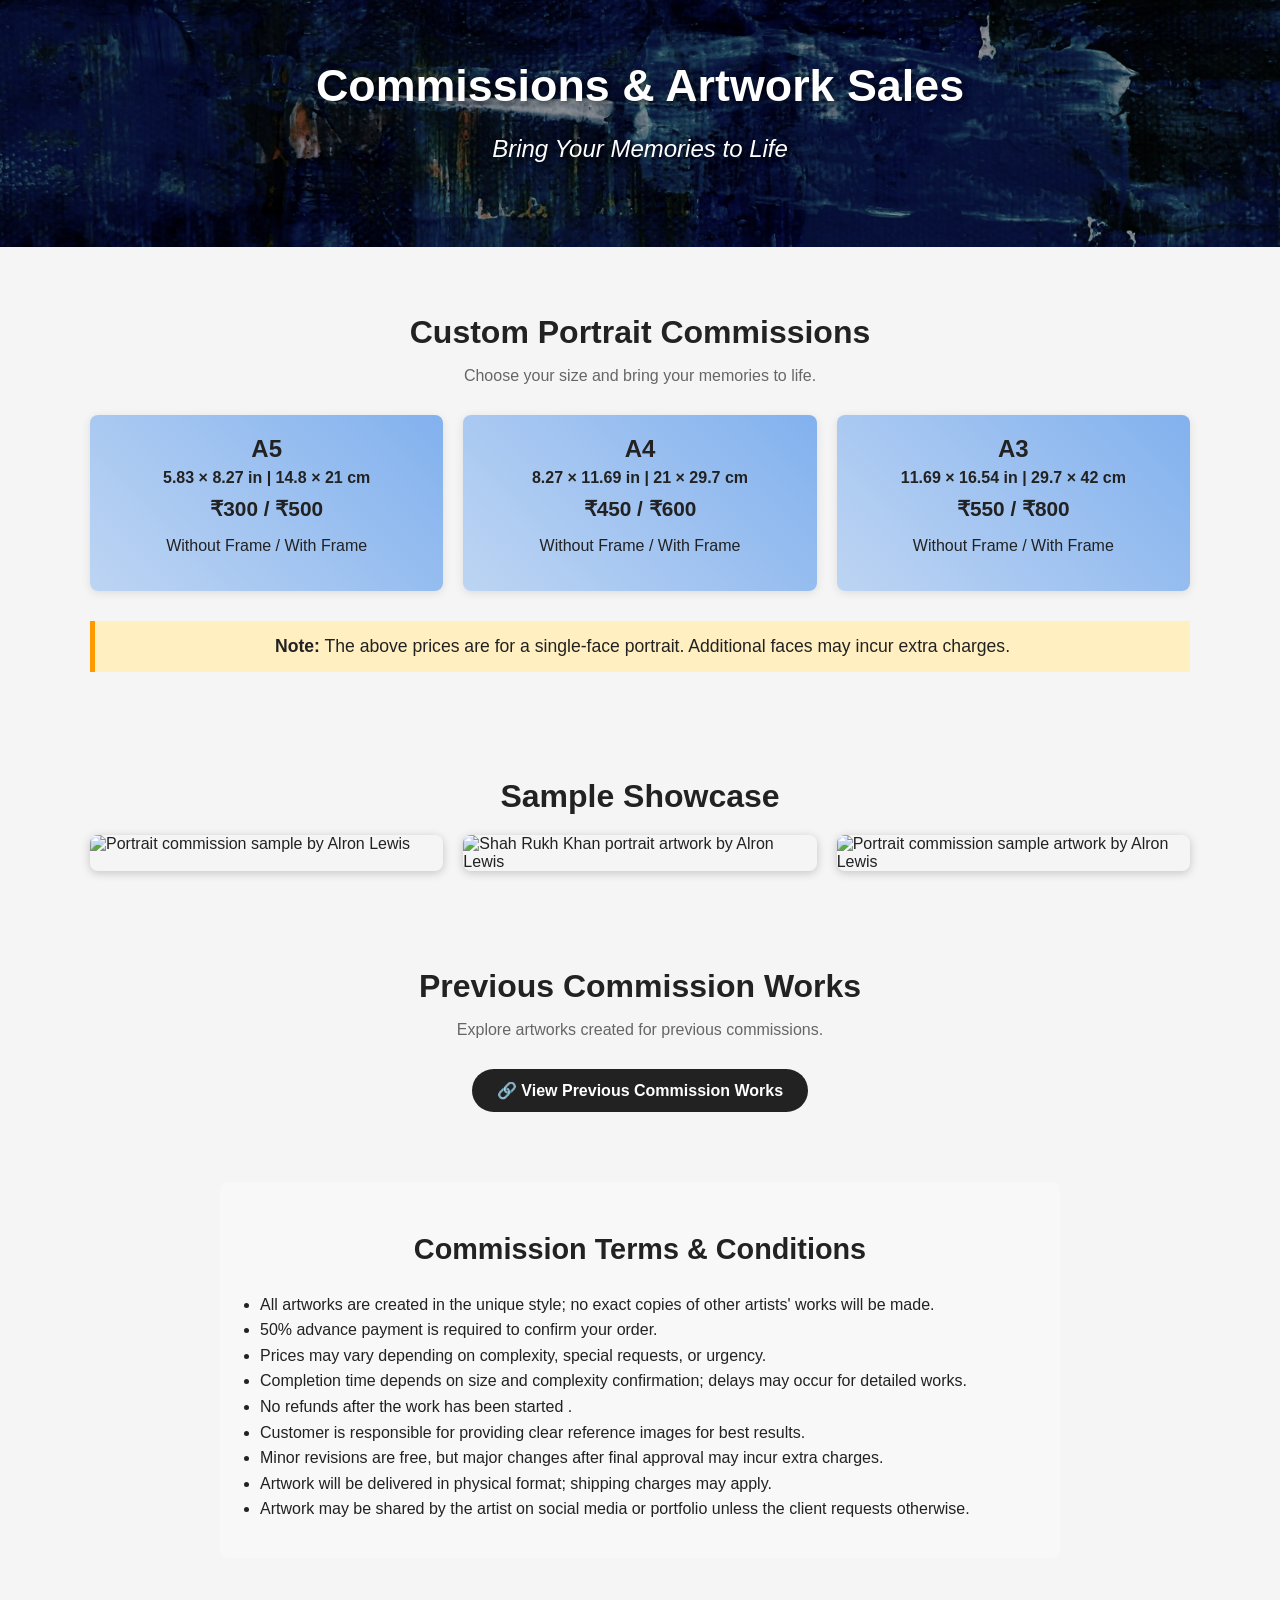
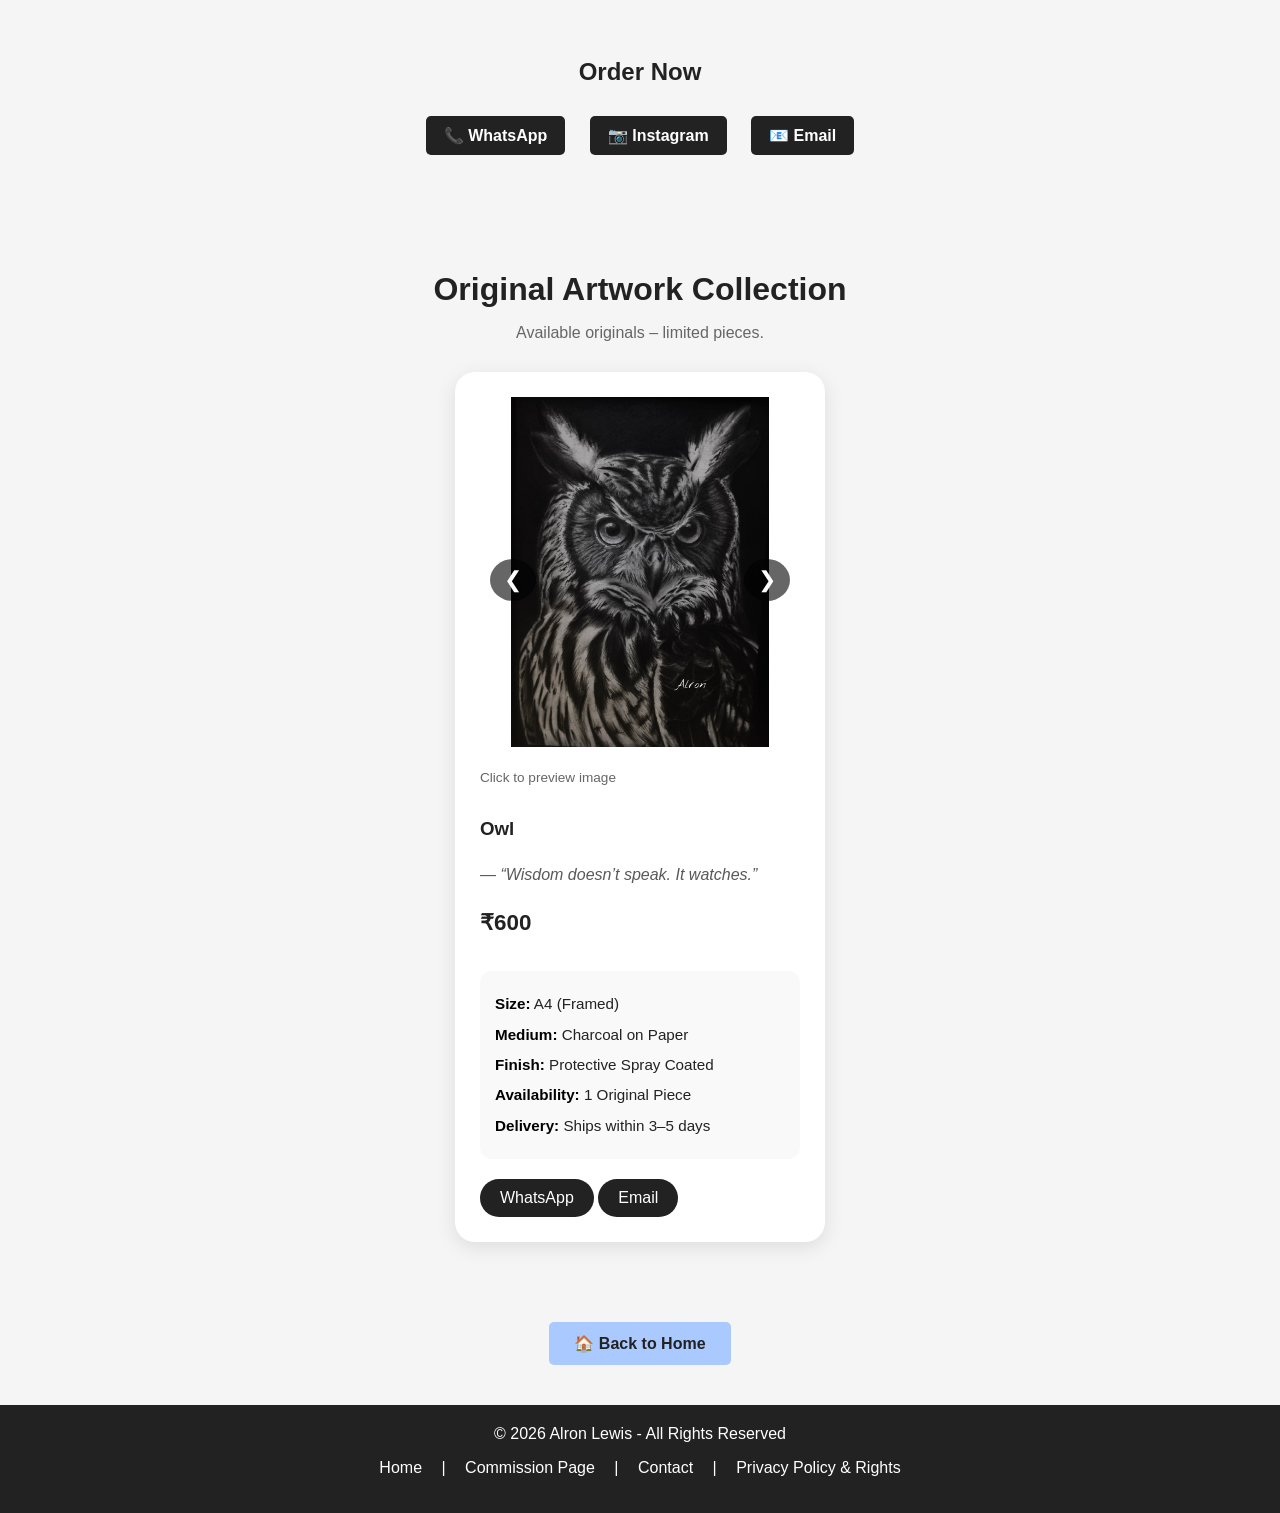
==== commit 9f772153: "Update copyright year in commission.html" ====
--- a/commission.html
+++ b/commission.html
@@ -611,7 +611,7 @@
 <a href="index.html" class="home-btn">🏠 Back to Home</a>
 
 <footer>
-    © 2025 Alron Lewis - All Rights Reserved
+    © 2026 Alron Lewis - All Rights Reserved
     <p>
         <a href="index.html">Home</a> | 
         <a href="commission.html">Commission Page</a> | 
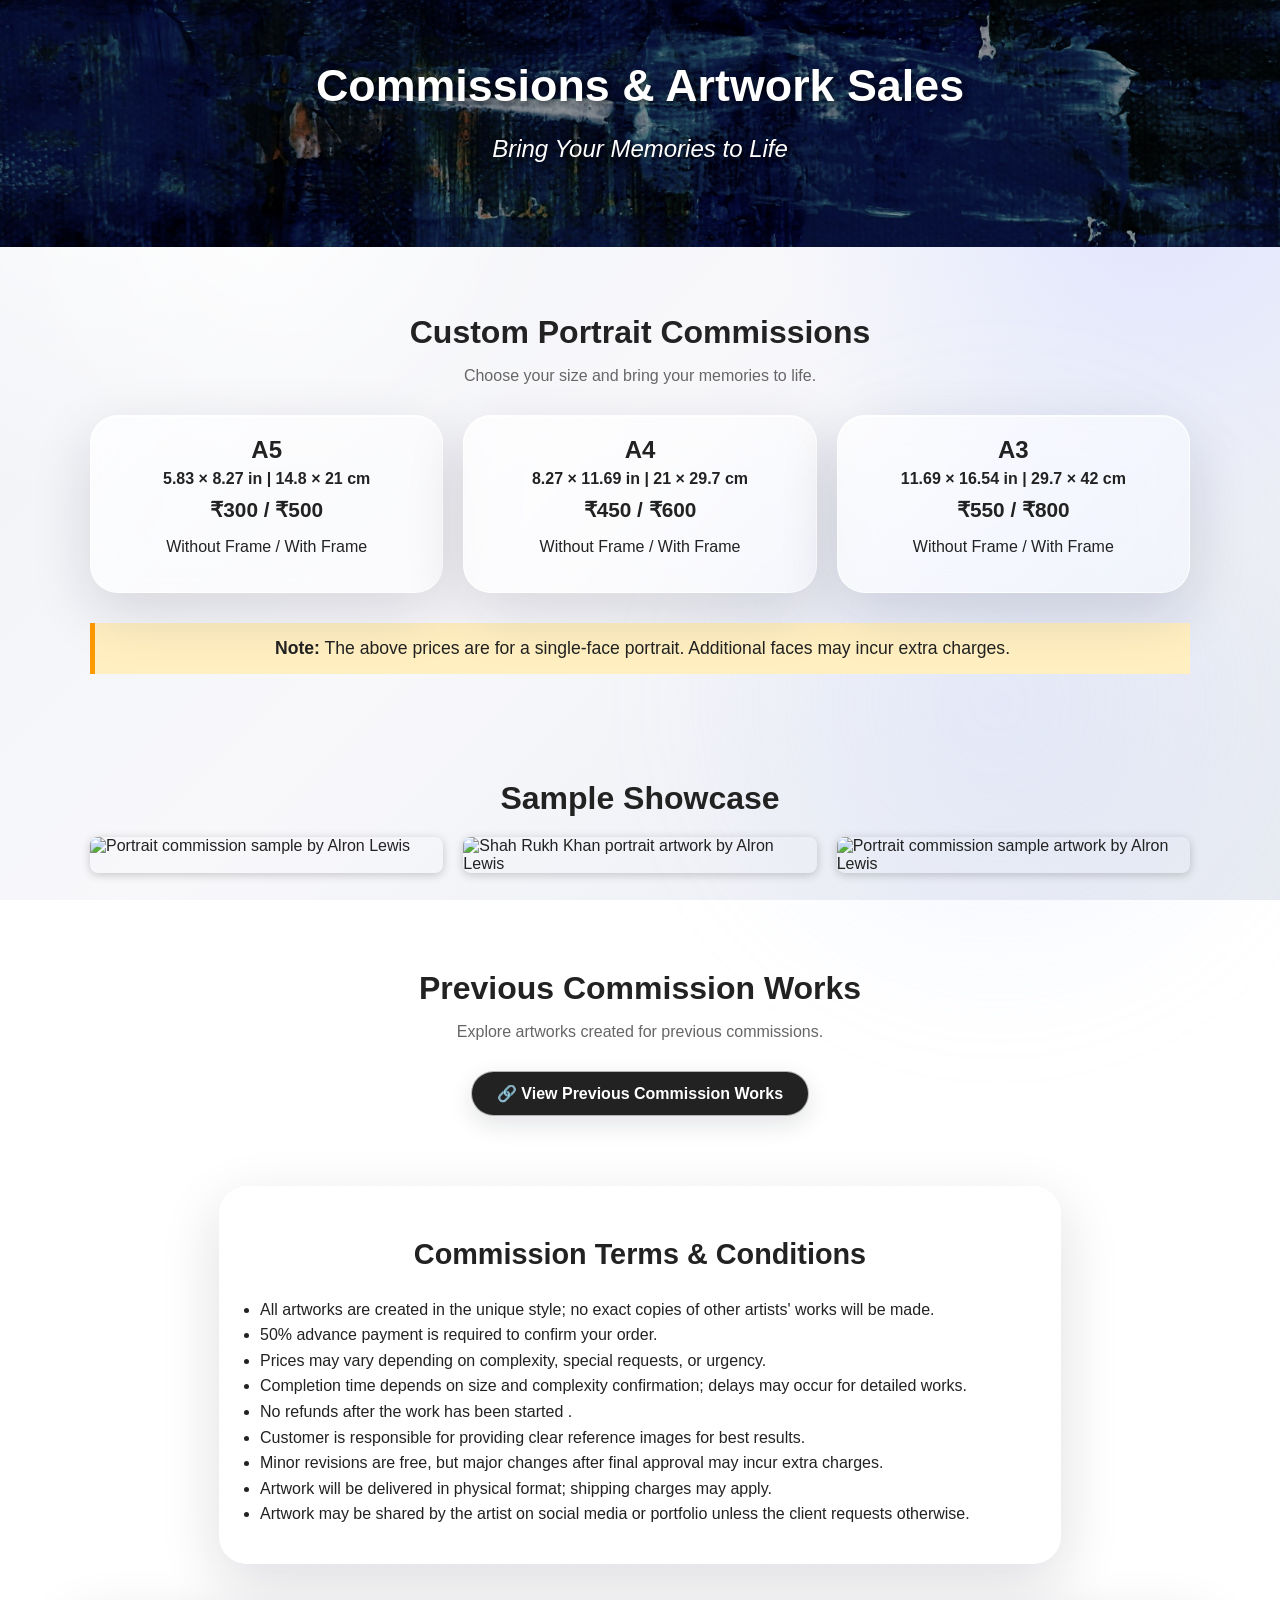
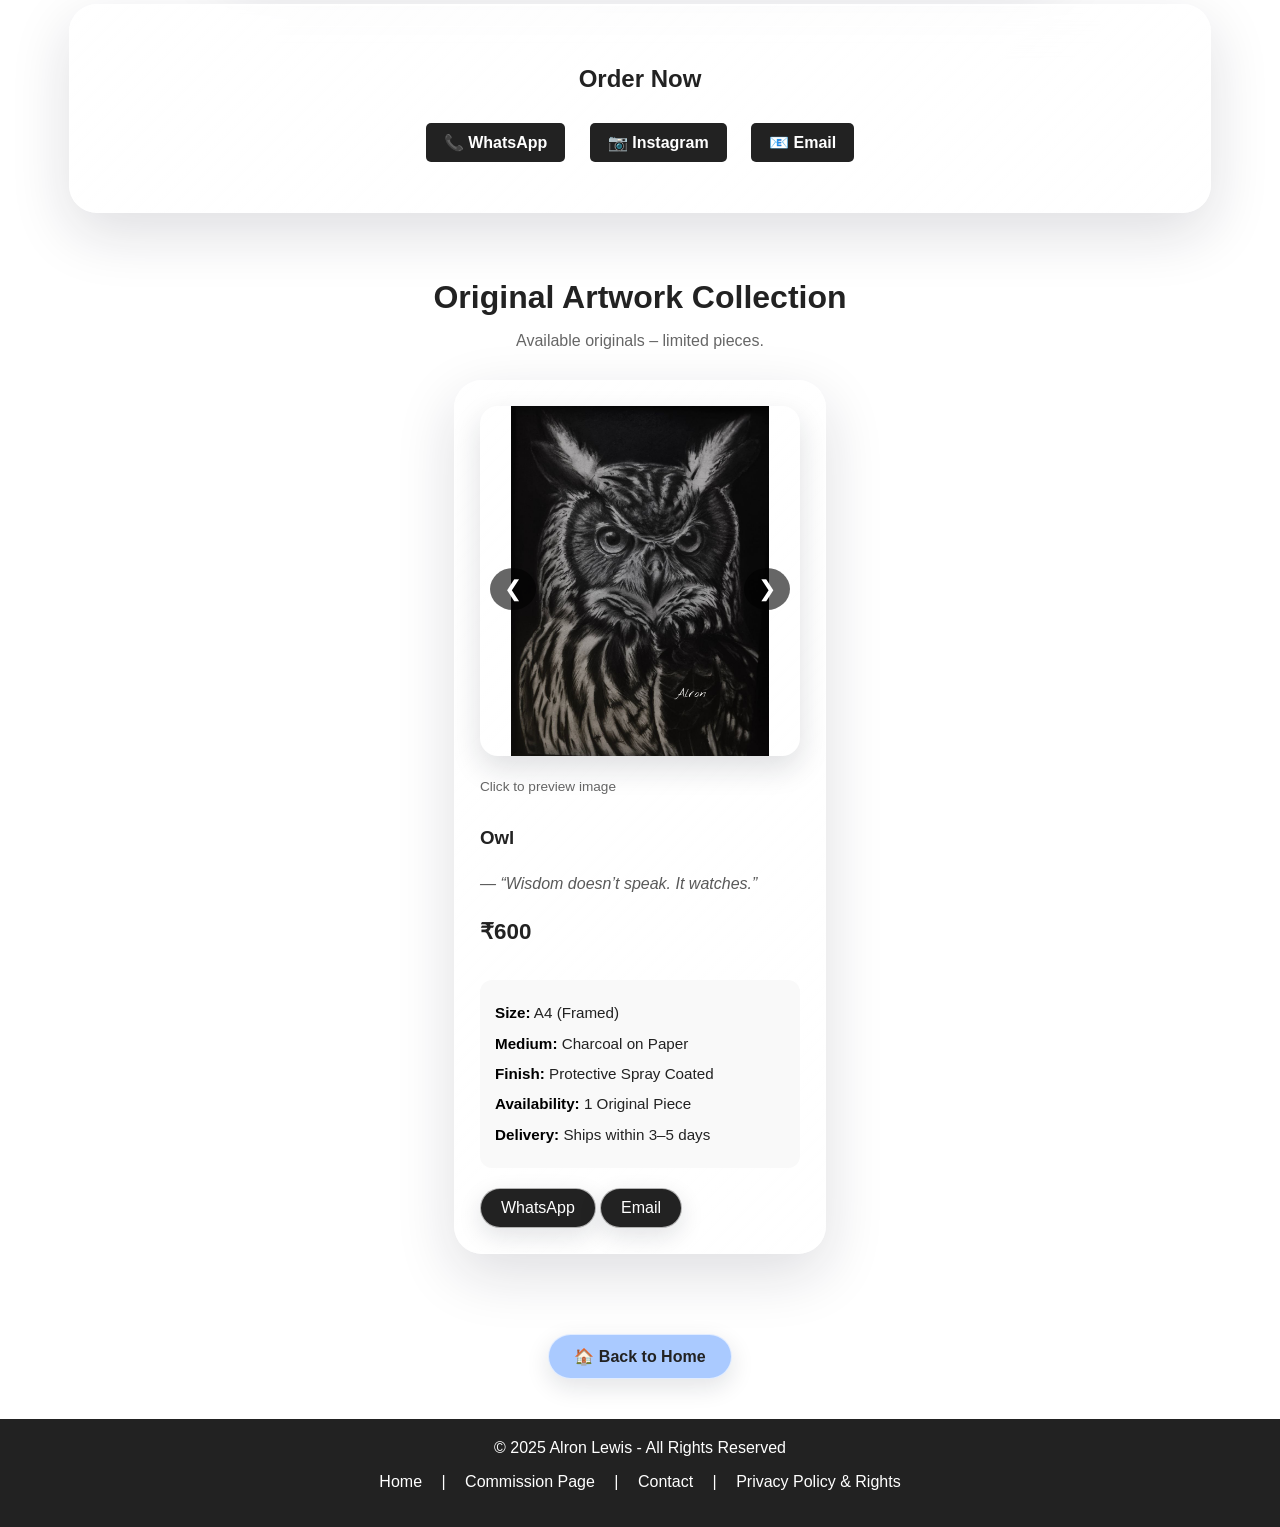
==== commit 851d0239: "Add files via upload" ====
--- a/commission.html
+++ b/commission.html
@@ -467,6 +467,7 @@
   <meta property="og:title" content="Art Commissions & Original Artwork — Alron Lewis">
   <meta property="og:description" content="Commission a custom portrait by Alron Lewis. Explore black and white portrait commissions, original artwork and previous commission works.">
   <meta property="og:url" content="https://alronlewis.github.io/Artist-Alronlewis./commission.html">
+  <link rel="stylesheet" href="glass.css">
 </head>
 <body>
 
@@ -611,7 +612,7 @@
 <a href="index.html" class="home-btn">🏠 Back to Home</a>
 
 <footer>
-    © 2026 Alron Lewis - All Rights Reserved
+    © 2025 Alron Lewis - All Rights Reserved
     <p>
         <a href="index.html">Home</a> | 
         <a href="commission.html">Commission Page</a> | 
--- a/glass.css
+++ b/glass.css
@@ -0,0 +1,20 @@
+/* Liquid Glass UI — Alron Lewis */
+:root{--glass-bg:rgba(255,255,255,.58);--glass-bg-strong:rgba(255,255,255,.72);--glass-border:rgba(255,255,255,.72);--glass-shadow:0 20px 60px rgba(18,24,40,.14);--glass-dark:rgba(18,18,24,.68);--accent:#ffd43b}
+html{scroll-behavior:smooth}
+body{background:radial-gradient(circle at 10% 10%,rgba(255,255,255,.95),transparent 30%),radial-gradient(circle at 90% 20%,rgba(220,225,255,.8),transparent 28%),linear-gradient(135deg,#eef1f5,#f8f8fb 48%,#e8ebf2);background-attachment:fixed}
+body::before{content:"";position:fixed;inset:-20%;z-index:-1;pointer-events:none;background:radial-gradient(circle at 30% 30%,rgba(255,255,255,.7),transparent 20%),radial-gradient(circle at 70% 70%,rgba(190,205,255,.25),transparent 22%);filter:blur(45px)}
+.custom-nav,.navbar{background:rgba(18,20,27,.58)!important;backdrop-filter:blur(24px) saturate(160%);-webkit-backdrop-filter:blur(24px) saturate(160%);border-bottom:1px solid rgba(255,255,255,.18);box-shadow:0 12px 35px rgba(0,0,0,.16)}
+.custom-nav .nav-link,.navbar .nav-link{transition:.25s ease}
+.custom-nav .nav-link:hover,.navbar .nav-link:hover{transform:translateY(-1px)}
+.about-card,.achievement-card,.sale-preview-card,.gallery-card,.price-card,.sale-card,.terms-section,.contact,.content-section,.card{background:linear-gradient(135deg,rgba(255,255,255,.72),rgba(255,255,255,.42))!important;backdrop-filter:blur(22px) saturate(150%);-webkit-backdrop-filter:blur(22px) saturate(150%);border:1px solid var(--glass-border)!important;box-shadow:var(--glass-shadow),inset 0 1px 0 rgba(255,255,255,.8)!important}
+.about-card,.achievement-card,.sale-preview-card,.gallery-card,.price-card,.sale-card,.terms-section,.contact,.card{border-radius:28px!important}
+.about-card:hover,.achievement-card:hover,.sale-preview-card:hover,.sale-card:hover,.price-card:hover{box-shadow:0 28px 70px rgba(18,24,40,.18),inset 0 1px 0 rgba(255,255,255,.9)!important}
+.btn,.drive-btn,.buy-btn,.home-btn{border-radius:999px!important;border:1px solid rgba(255,255,255,.65)!important;backdrop-filter:blur(14px);-webkit-backdrop-filter:blur(14px);box-shadow:0 8px 24px rgba(20,25,40,.12);transition:transform .22s ease,box-shadow .22s ease,background .22s ease!important}
+.btn:hover,.drive-btn:hover,.buy-btn:hover,.home-btn:hover{transform:translateY(-2px);box-shadow:0 14px 32px rgba(20,25,40,.18)!important}
+.btn-outline-dark{background:rgba(255,255,255,.34)!important}
+section{position:relative}
+.gallery-card img,.sale-card img,.achievement-logo,.about-card img{box-shadow:0 12px 30px rgba(20,25,40,.14)}
+input,textarea,select{background:rgba(255,255,255,.58)!important;border:1px solid rgba(255,255,255,.85)!important;border-radius:16px!important;backdrop-filter:blur(10px);-webkit-backdrop-filter:blur(10px);box-shadow:inset 0 1px 0 rgba(255,255,255,.8)!important}
+input:focus,textarea:focus,select:focus{background:rgba(255,255,255,.76)!important;box-shadow:0 0 0 .2rem rgba(100,120,255,.12),inset 0 1px 0 #fff!important}
+@media(max-width:768px){.about-card,.achievement-card{border-radius:24px!important}.custom-nav,.navbar{backdrop-filter:blur(20px) saturate(150%);-webkit-backdrop-filter:blur(20px) saturate(150%)}}
+@media(prefers-reduced-motion:reduce){*{scroll-behavior:auto!important;transition:none!important}}
